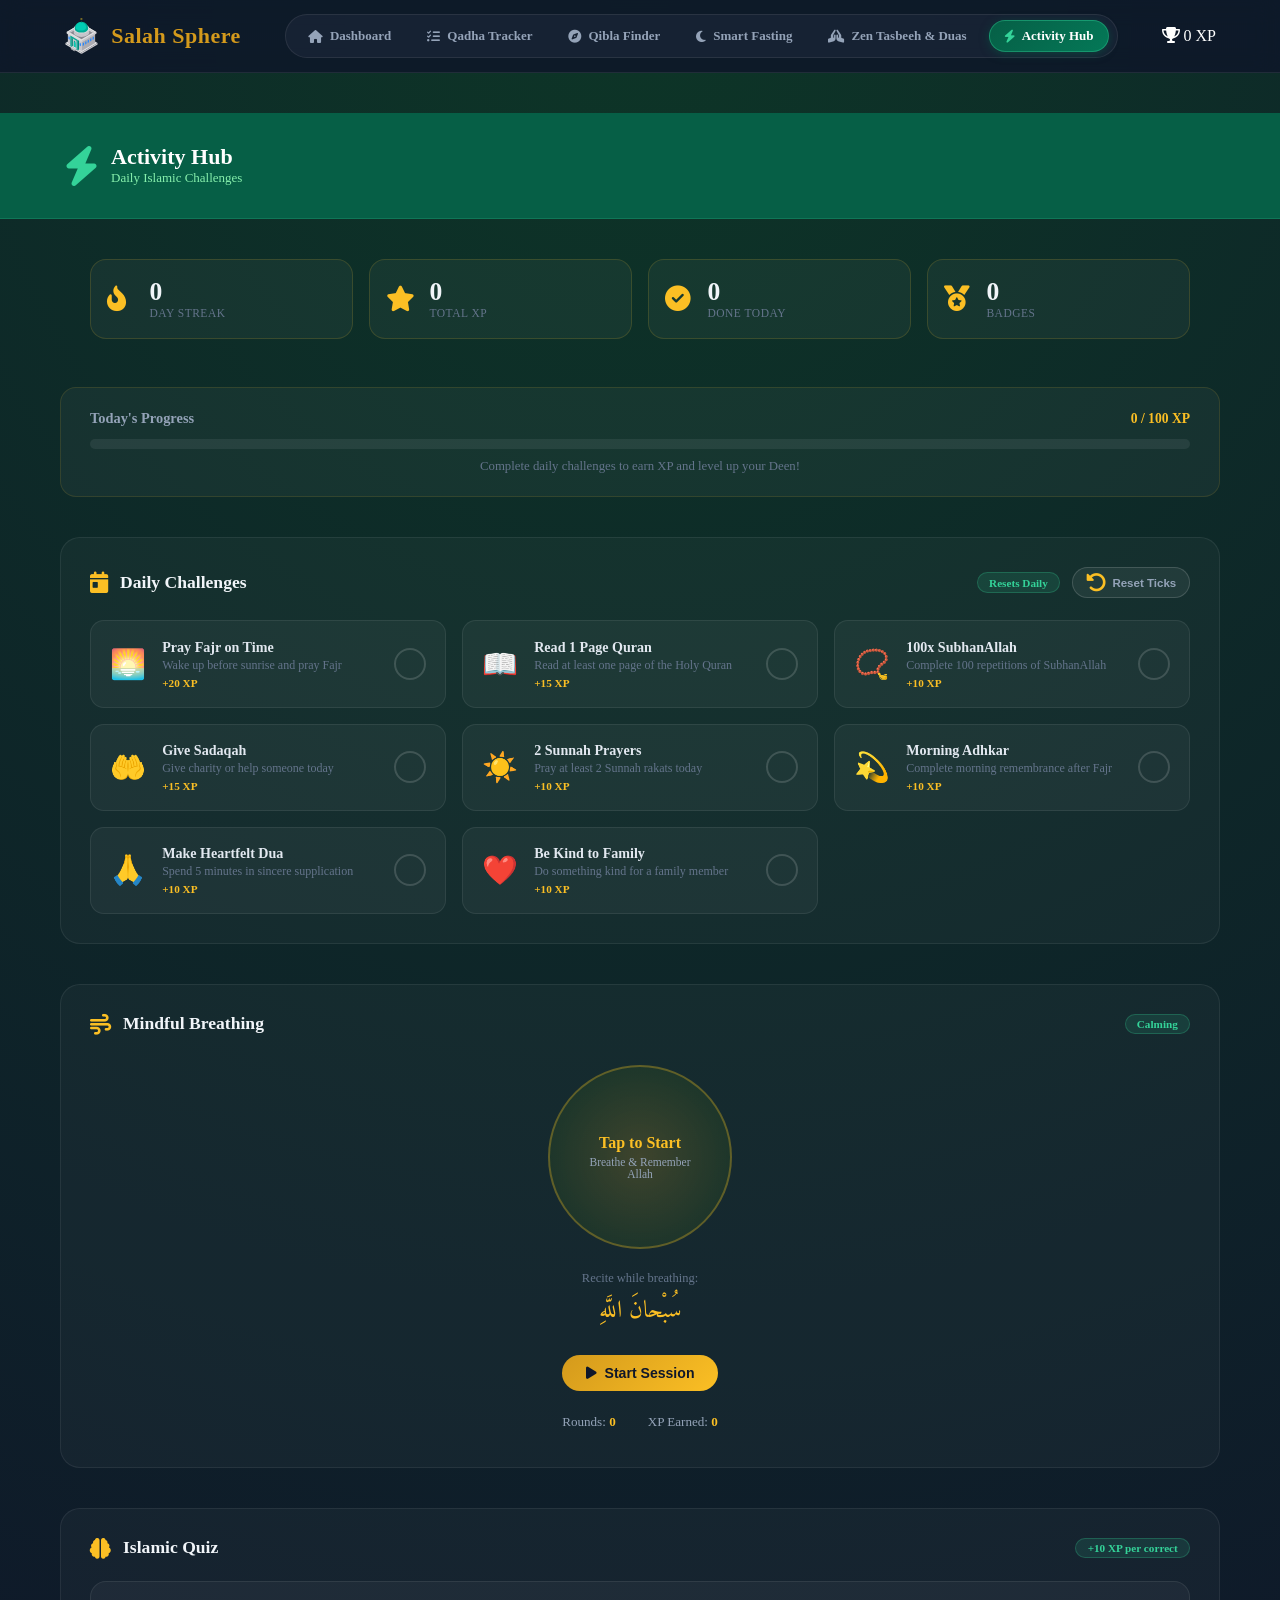
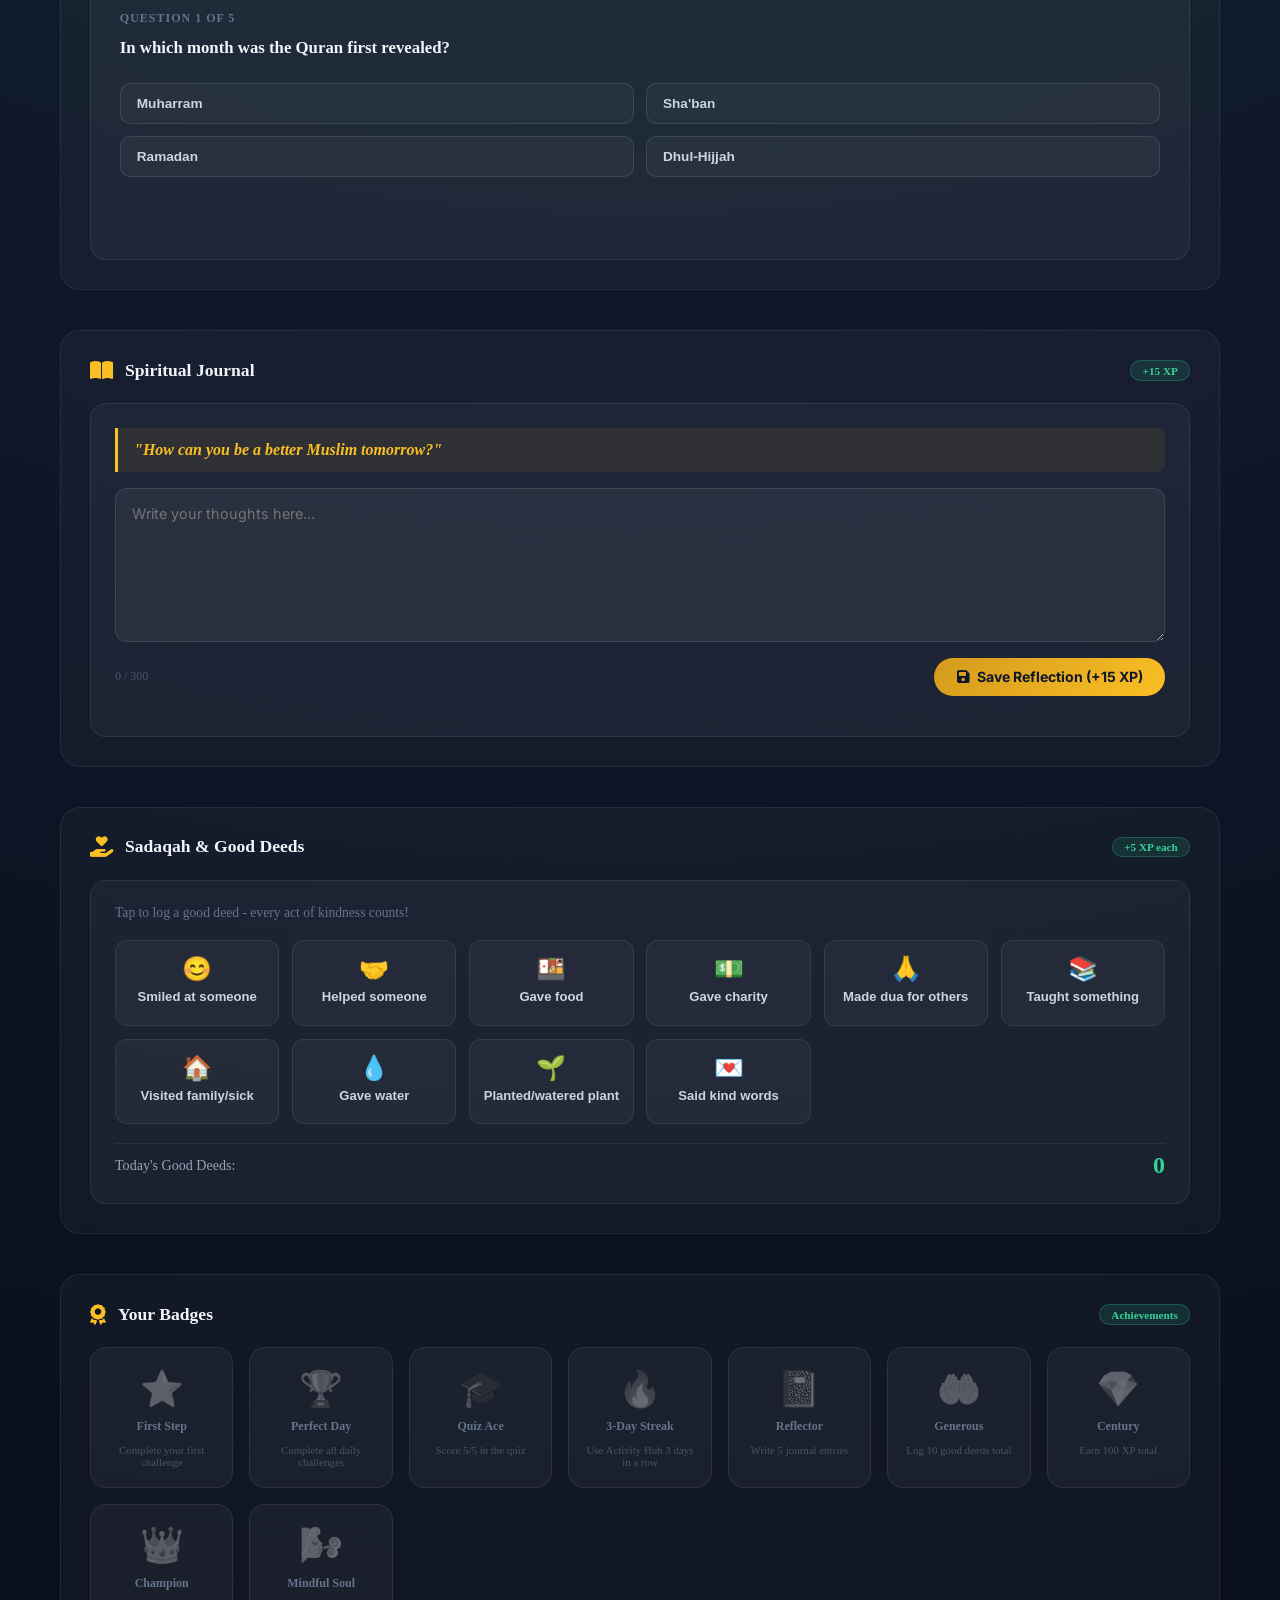
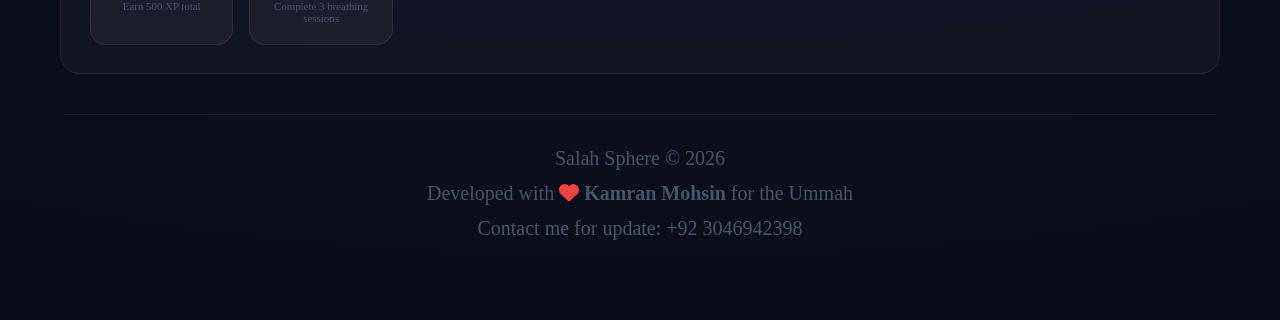
==== activity.html @ 8be8e429 "Add correct Prayer Times code" ====
<!doctype html>
<html lang="en">
  <head>
    <meta charset="UTF-8" />
    <meta name="viewport" content="width=device-width, initial-scale=1.0" />
    <title>Islamic Activity Hub - Salah Sphere</title>
    <meta name="description" content="Daily Islamic challenges, spiritual goals, and mindfulness activities to strengthen your Deen." />
    <link href="style.css" rel="stylesheet" />
    <link href="activity.css" rel="stylesheet" />
    <link rel="stylesheet" href="https://cdnjs.cloudflare.com/ajax/libs/font-awesome/6.5.1/css/all.min.css" />
  </head>
  <body>
    <div class="map">
      <header>
        <div class="bar">
          <div class="nam" onclick="window.location.href='main.html'">
            <img src="mosque-icon.svg" width="28" height="28" alt="Salah Sphere" />
            <p>Salah Sphere</p>
          </div>
          <nav class="nav-links">
            <a href="main.html" class="nav-item"><i class="fa-solid fa-house"></i> <span>Dashboard</span></a>
            <a href="qadha.html" class="nav-item"><i class="fa-solid fa-list-check"></i> <span>Qadha Tracker</span></a>
            <a href="qibla.html" class="nav-item"><i class="fa-solid fa-compass"></i> <span>Qibla Finder</span></a>
            <a href="fasting.html" class="nav-item"><i class="fa-solid fa-moon"></i> <span>Smart Fasting</span></a>
            <a href="tasbeeh.html" class="nav-item"><i class="fa-solid fa-hands-praying"></i> <span>Zen Tasbeeh &amp; Duas</span></a>
            <a href="activity.html" class="nav-item active"><i class="fa-solid fa-bolt"></i> <span>Activity Hub</span></a>
          </nav>
          <div class="streak-badge">
            <i class="fa-solid fa-trophy"></i>
            <span id="activityXpBadge">0</span> XP
          </div>
        </div>
      </header>
      <div class="second">
        <div class="second-container">
          <div class="navbar">
            <div class="mosq">
              <i class="fa-solid fa-bolt"></i>
              <div class="row">
                <h1>Activity Hub</h1>
                <p>Daily Islamic Challenges</p>
              </div>
            </div>
          </div>
        </div>
      </div>
      <div class="act-stats-row reveal">
        <div class="act-stat-card"><i class="fa-solid fa-fire-flame-curved"></i><div><span class="act-stat-num" id="actStreakDisplay">0</span><span class="act-stat-label">Day Streak</span></div></div>
        <div class="act-stat-card"><i class="fa-solid fa-star"></i><div><span class="act-stat-num" id="actXpDisplay">0</span><span class="act-stat-label">Total XP</span></div></div>
        <div class="act-stat-card"><i class="fa-solid fa-circle-check"></i><div><span class="act-stat-num" id="actDoneToday">0</span><span class="act-stat-label">Done Today</span></div></div>
        <div class="act-stat-card"><i class="fa-solid fa-medal"></i><div><span class="act-stat-num" id="actBadgeCount">0</span><span class="act-stat-label">Badges</span></div></div>
      </div>
      <div class="act-xp-section reveal">
        <div class="act-xp-header">
          <span class="act-xp-label">Today's Progress</span>
          <span class="act-xp-count"><span id="actTodayXp">0</span> / 100 XP</span>
        </div>
        <div class="act-xp-bar-outer"><div class="act-xp-bar-inner" id="actXpBarFill"></div></div>
        <p class="act-xp-tip" id="actXpTip">Complete daily challenges to earn XP and level up your Deen!</p>
      </div>
      <div class="act-section reveal">
        <div class="act-section-header">
          <i class="fa-solid fa-calendar-day"></i>
          <h2>Daily Challenges</h2>
          <span class="act-section-tag">Resets Daily</span>
          <button id="resetChallengesBtn" class="act-reset-mini-btn" title="Reset ticks for next round"><i class="fa-solid fa-rotate-left"></i> Reset Ticks</button>
        </div>
        <div class="act-challenges-grid" id="dailyChallengesGrid"></div>
      </div>
      <div class="act-section reveal">
        <div class="act-section-header"><i class="fa-solid fa-wind"></i><h2>Mindful Breathing</h2><span class="act-section-tag">Calming</span></div>
        <div class="act-breathing-card">
          <div class="breath-circle-wrap">
            <div class="breath-circle" id="breathCircle">
              <span class="breath-text" id="breathText">Tap to Start</span>
              <span class="breath-phase" id="breathPhase">Breathe &amp; Remember Allah</span>
            </div>
          </div>
          <div class="breath-zikr-row">
            <span class="breath-zikr-label">Recite while breathing:</span>
            <span class="breath-zikr-arabic" id="breathZikrArabic">&#x633;&#x64F;&#x628;&#x652;&#x62D;&#x627;&#x646;&#x064E; &#x627;&#x644;&#x644;&#x064E;&#x651;&#x647;&#x650;</span>
          </div>
          <div class="breath-controls">
            <button class="breath-btn" id="breathStartBtn"><i class="fa-solid fa-play"></i> Start Session</button>
            <button class="breath-btn secondary" id="breathStopBtn" style="display:none"><i class="fa-solid fa-stop"></i> Stop</button>
          </div>
          <div class="breath-session-info">
            <span>Rounds: <b id="breathRounds">0</b></span>
            <span>XP Earned: <b id="breathXpEarned">0</b></span>
          </div>
        </div>
      </div>
      <div class="act-section reveal">
        <div class="act-section-header"><i class="fa-solid fa-brain"></i><h2>Islamic Quiz</h2><span class="act-section-tag">+10 XP per correct</span></div>
        <div class="act-quiz-card" id="quizCard">
          <div class="quiz-question-wrap" id="quizQuestionWrap">
            <p class="quiz-q-num" id="quizQNum">Question 1 of 5</p>
            <p class="quiz-question" id="quizQuestion">Loading...</p>
            <div class="quiz-options" id="quizOptions"></div>
          </div>
          <div class="quiz-result-wrap" id="quizResultWrap" style="display:none">
            <div class="quiz-result-icon" id="quizResultIcon"></div>
            <p class="quiz-result-msg" id="quizResultMsg"></p>
            <button class="act-primary-btn" id="quizNextBtn">Next Question <i class="fa-solid fa-arrow-right"></i></button>
          </div>
          <div class="quiz-end-wrap" id="quizEndWrap" style="display:none">
            <div class="quiz-end-icon">&#x1F3C6;</div>
            <h3 id="quizEndTitle">Quiz Complete!</h3>
            <p id="quizEndMsg"></p>
            <button class="act-primary-btn" id="quizRestartBtn"><i class="fa-solid fa-rotate-right"></i> Play Again</button>
          </div>
        </div>
      </div>
      <div class="act-section reveal">
        <div class="act-section-header"><i class="fa-solid fa-book-open"></i><h2>Spiritual Journal</h2><span class="act-section-tag">+15 XP</span></div>
        <div class="act-journal-card">
          <p class="journal-prompt" id="journalPrompt">Loading prompt...</p>
          <textarea class="journal-textarea" id="journalTextarea" placeholder="Write your thoughts here..." maxlength="300"></textarea>
          <div class="journal-actions">
            <span class="journal-chars" id="journalChars">0 / 300</span>
            <button class="act-primary-btn" id="journalSaveBtn"><i class="fa-solid fa-floppy-disk"></i> Save Reflection (+15 XP)</button>
          </div>
          <div class="journal-saved-list" id="journalSavedList"></div>
        </div>
      </div>
      <div class="act-section reveal">
        <div class="act-section-header"><i class="fa-solid fa-hand-holding-heart"></i><h2>Sadaqah &amp; Good Deeds</h2><span class="act-section-tag">+5 XP each</span></div>
        <div class="act-sadaqah-card">
          <p class="sadaqah-subtitle">Tap to log a good deed - every act of kindness counts!</p>
          <div class="sadaqah-deeds-grid" id="sadaqahDeedsGrid"></div>
          <div class="sadaqah-total-row">
            <span>Today's Good Deeds:</span>
            <span class="sadaqah-total-num" id="sadaqahTotalToday">0</span>
          </div>
        </div>
      </div>
      <div class="act-section reveal">
        <div class="act-section-header"><i class="fa-solid fa-award"></i><h2>Your Badges</h2><span class="act-section-tag">Achievements</span></div>
        <div class="act-badges-grid" id="badgesGrid"></div>
      </div>
      <footer class="dash-footer">
        <div class="footer-links">
          <span>Salah Sphere © 2026</span>
          <span>Developed with <i class="fa-solid fa-heart" style="color:#ef4444"></i> <b>Kamran Mohsin</b> for the Ummah</span>
          <span>Contact me for update: +92 3046942398</span>
        </div>
      </footer>
    </div>
    <div class="act-modal-overlay" id="actCelebModal" style="display:none">
      <div class="act-modal-box">
        <div class="act-modal-emoji" id="actCelebEmoji">&#x1F389;</div>
        <h2 id="actCelebTitle">Masha Allah!</h2>
        <p id="actCelebMsg">You earned a badge!</p>
        <button class="act-primary-btn" id="actCelebCloseBtn">Continue <i class="fa-solid fa-arrow-right"></i></button>
      </div>
    </div>
    <script src="activity.js"></script>
  </body>
</html>
---- style.css ----
*{
    margin: 0;
    padding: 0;
}
body{
    display: flex;
    justify-content: center;
    align-items: center;
    min-height: 100vh;
}
.map{
    min-height: 100vh;
    width: 100%;
    background: radial-gradient(circle at 50% 0%, #0d3527 0%, #0F172A 55%, #080d18 100%);
    color: #FFFFFF;
    display: flex;
    flex-direction: column;
    align-items: center;
    gap: 2.5rem;
    padding-bottom: 4rem;
}
header{
    width: 100%;
    height: 72px;
    background: rgba(15, 23, 42, 0.85);
    backdrop-filter: blur(12px);
    border-bottom: 1px solid rgba(255, 255, 255, 0.08);
    display: flex;
    justify-content: center;
    align-items: center;
    position: sticky;
    top: 0;
    z-index: 100;
}
.bar{
    width: 90%;
    max-width: 1250px;
    display: flex;
    flex-direction: row;
    align-items: center;
    justify-content: space-between;
}
.nam{
    display: flex;
    align-items: center;
    gap: 12px;
    cursor: pointer;
}
.nam img{
    height: 2.2rem;
    width: 2.2rem;
    border-radius: 6px;
}
.nam p{
    color: #d49a1c;
    font-weight: 800;
    font-size: 22px;
    letter-spacing: 0.5px;
}
.nav-links{
    display: flex;
    align-items: center;
    gap: 8px;
    background: rgba(30, 41, 59, 0.6);
    padding: 5px 8px;
    border-radius: 30px;
    border: 1px solid rgba(255, 255, 255, 0.08);
}
.nav-item{
    display: flex;
    align-items: center;
    gap: 7px;
    color: #94a3b8;
    text-decoration: none;
    padding: 7px 14px;
    border-radius: 20px;
    font-size: 13px;
    font-weight: 600;
    transition: all 0.25s ease;
}
.nav-item i{
    font-size: 13px;
}
.nav-item:hover{
    color: #ffffff;
    background: rgba(255, 255, 255, 0.08);
}
.nav-item.active{
    color: #ffffff;
    background: linear-gradient(135deg, #065F46 0%, #047857 100%);
    border: 1px solid rgba(52, 211, 153, 0.4);
    box-shadow: 0 2px 10px rgba(6, 95, 70, 0.5);
}
.nav-item.active i{
    color: #34d399;
}
.detect{
    display: flex;
    background: linear-gradient(135deg, #065F46 0%, #047857 100%);
    height: 2.3rem;
    padding: 0 14px;
    gap: 8px;
    justify-content: center;
    align-items: center;
    border-radius: 20px;
    border: 1px solid rgba(52, 211, 153, 0.3);
    box-shadow: 0 2px 10px rgba(6, 95, 70, 0.3);
    transition: all 0.25s ease;
    cursor: pointer;
}
.detect:hover{
    transform: translateY(-2px);
    box-shadow: 0 4px 15px rgba(16, 185, 129, 0.4);
    border-color: #34d399;
}
.detect i{
    color: #34d399;
    font-size: 14px;
}
.detect button{
    background: transparent;
    color: #FFFFFF;
    outline: none;
    border: none;
    font-size: 13px;
    font-weight: 700;
    cursor: pointer;
}
.second{
    width: 100%;
    min-height: 85px;
    display: flex;
    justify-content: center;
    align-items: center;
    background: #065F46;
    border-bottom: 1px solid rgba(52, 211, 153, 0.2);
    padding: 10px 0;
}
.second-container{
    width: 90%;
    max-width: 1250px;
    display: flex;
    justify-content: space-between;
    align-items: center;
}
.navbar{
    display: flex;
    flex-direction: column;
    justify-content: center;
}
.mosq{
    display: flex;
    flex-direction: row;
    align-items: center;
    gap: 12px;
}
.mosq i{
    font-size: 40px;
    color: #34d399;
}
.mosq h1{
    font-size: 22px;
    font-weight: 800;
    color: #ffffff;
    line-height: 1.1;
}
.mosq p{
    font-size: 13px;
    color: #86efac;
}
.search{
    display: flex;
    flex-direction: row;
    align-items: center;
    background: transparent;
    position: relative;
}
.search input{
    height: 1.4rem;
    width: 22rem;
    color: #ffffff;
    background-color: #1E293B;
    font-size: 15px;
    padding: 0.6rem 1rem;
    border-radius: 12px;
    border: 1px solid rgba(52, 211, 153, 0.3);
    outline: none;
    border-top-right-radius: 0;
    border-bottom-right-radius: 0;
    transition: all 0.3s ease;
}
.search input:focus{
    border-color: #34d399;
    box-shadow: 0 0 10px rgba(52, 211, 153, 0.3);
}
.search .cut{
    display: flex;
    justify-content: center;
    align-items: center;
    height: 2.6rem;
    width: 2.6rem;
    background-color: #1E293B;
    border: 1px solid rgba(52, 211, 153, 0.3);
    border-left: none;
    border-right: none;
    color: #94a3b8;
    cursor: pointer;
    transition: all 0.2s ease;
}
.search .cut:hover{
    color: #ef4444;
}
.search .glass{
    display: flex;
    justify-content: center;
    align-items: center;
    height: 2.6rem;
    width: 3rem;
    background: linear-gradient(135deg, #047857 0%, #065F46 100%);
    border: 1px solid rgba(52, 211, 153, 0.4);
    border-top-right-radius: 12px;
    border-bottom-right-radius: 12px;
    color: #ffffff;
    cursor: pointer;
    transition: all 0.2s ease;
}
.search .glass:hover{
    background: #10b981;
}
.clock{
    height: 40px;
    padding: 0 16px;
    background-color: #0F172A;
    border: 1px solid rgba(52, 211, 153, 0.3);
    justify-content: center;
    align-items: center;
    display: flex;
    gap: 10px;
    border-radius: 20px;
    box-shadow: 0 2px 10px rgba(0, 0, 0, 0.3);
}
.clock i{
    color: #34d399;
    font-size: 15px;
}
.clock b{
    font-family: 'Poppins', monospace;
    font-size: 15px;
    letter-spacing: 1px;
    color: #ffffff;
}
.location p{
    font-weight: bolder;
    color: rgb(212, 154, 28);
    font-size: 40px;
    box-shadow: 0 4px 15px rgba(6, 95, 70, 0.4);
     background: linear-gradient(135deg, #065F46 0%, #047857 100%);
    border: 1px solid rgba(52, 211, 153, 0.4);
    padding: 6px 20px;
    border-radius: 10px;
    transition: all 0.3s ease;
}
.location {
    width: 60rem;
    display: flex;
    flex-direction: row;
    justify-content: space-between;
    align-items: center;
    gap: 1.5rem;
}
.loc-col {
    flex: 1;
    display: flex;
    align-items: center;
    gap: 12px;
    background: #1E293B;
    border: 1px solid rgba(52, 211, 153, 0.2);
    padding: 12px 16px;
    border-radius: 12px;
    box-shadow: 0 4px 15px rgba(0, 0, 0, 0.25);
    transition: all 0.3s ease;
}
.loc-col:hover {
    border-color: rgba(52, 211, 153, 0.5);
    transform: translateY(-2px);
}
.city-col {
    flex: 1.1;
    flex-direction: column;
    justify-content: center;
    background: transparent;
    border: none;
    box-shadow: none;
    padding: 0;
    gap: 6px;
}
.city-col:hover {
    transform: none;
    border-color: transparent;
}
.col-icon {
    height: 38px;
    width: 38px;
    min-width: 38px;
    background: rgba(6, 95, 70, 0.5);
    border: 1px solid rgba(52, 211, 153, 0.3);
    border-radius: 8px;
    display: flex;
    justify-content: center;
    align-items: center;
    color: #34d399;
    font-size: 16px;
}
.islamic-col .col-icon {
    color: #fbbf24;
    background: rgba(245, 158, 11, 0.15);
    border-color: rgba(245, 158, 11, 0.3);
}
.col-info {
    display: flex;
    flex-direction: column;
    gap: 2px;
}
.col-tag {
    font-size: 10px;
    text-transform: uppercase;
    letter-spacing: 0.6px;
    color: #94a3b8;
    font-weight: 600;
}
.location time, .islamic-date {
    font-size: 14px;
    font-weight: 700;
    color: #ffffff;
    font-family: 'Poppins', sans-serif;
    white-space: nowrap;
}
.islamic-date {
    color: #fde68a;
}
.prayer-status-tag {
    margin-left: auto;
    font-size: 10px;
    font-weight: 600;
    color: #34d399;
    background: rgba(52, 211, 153, 0.15);
    border: 1px solid rgba(52, 211, 153, 0.3);
    padding: 3px 8px;
    border-radius: 12px;
    white-space: nowrap;
}
.current-prayer-btn {
    display: inline-flex;
    align-items: center;
    gap: 8px;
    background: linear-gradient(135deg, #065F46 0%, #047857 100%);
    border: 1px solid rgba(52, 211, 153, 0.4);
    padding: 6px 20px;
    border-radius: 10px;
    color: #ffffff;
    box-shadow: 0 4px 15px rgba(6, 95, 70, 0.4);
    margin-top: 4px;
    transition: all 0.3s ease;
}
.current-prayer-btn:hover,.location p:hover {
    transform: translateY(-2px);
    box-shadow: 0 6px 20px rgba(16, 185, 129, 0.5);
    border-color: #34d399;
}
.current-prayer-btn .live-dot {
    height: 9px;
    width: 9px;
    background-color: #34d399;
    border-radius: 50%;
    display: inline-block;
    box-shadow: 0 0 10px #34d399;
    animation: pulse-dot 1.8s infinite;
}
@keyframes pulse-dot {
    0% { transform: scale(0.95); box-shadow: 0 0 0 0 rgba(52, 211, 153, 0.7); }
    70% { transform: scale(1.15); box-shadow: 0 0 0 7px rgba(52, 211, 153, 0); }
    100% { transform: scale(0.95); box-shadow: 0 0 0 0 rgba(52, 211, 153, 0); }
}
.current-prayer-btn .current-label {
    font-size: 13px;
    color: #d1fae5;
    font-weight: 500;
}
.current-prayer-btn .current-name {
    font-size: 15px;
    font-weight: 700;
    color: #fbbf24;
    letter-spacing: 0.5px;
}
.curve{
    display: flex;
    flex-direction: row;
}
.pray{
    height: 250px;
    width: 30rem;
    background-color: #065F46;
    display: flex;
    flex-direction: column;
    align-items: center;
    /* margin-right: 14rem; */
    border-radius: 1rem;
    padding: 20px;
    border-top-right-radius: 0%;
    border-bottom-right-radius: 0%;
}
.sun{
    height: 250px;
    width: 30rem;
    background-color: #065F46;
    padding: 20px;
    border-radius: 1rem;
    border-top-left-radius: 0%;
    border-bottom-left-radius: 0%;
    display: flex;
    flex-direction: column;
}
.sun-container {
    height: 100%;
    width: 100%;
    display: flex;
    flex-direction: column;
    justify-content: space-between;
}
/*Title and Daylight status badge */
.sun-header {
    display: flex;
    justify-content: space-between;
    align-items: center;
}
.sun-header p {
    font-size: 16px;
    font-weight: bold;
    color: #f6d365;
    display: flex;
    align-items: center;
    gap: 8px;
}
.sun-header p i {
    color: #f59e0b;
    font-size: 18px;
    filter: drop-shadow(0 0 5px rgba(245, 158, 11, 0.8));
}
.sun-status {
    background-color: #0F172A;
    color: #38bdf8;
    padding: 4px 12px;
    border-radius: 15px;
    font-size: 12px;
    font-weight: 600;
    border: 1px solid rgba(56, 189, 248, 0.3);
}

/* Arc Wrapper & SVG Curve */
.sun-arc-wrapper {
    width: 100%;
    display: flex;
    justify-content: center;
    align-items: center;
    margin: 5px 0;
}
.sun-svg {
    width: 100%;
    height: 130px;
    overflow: visible;
}

/* Bottom Sunrise and Sunset Points */
.sun-times {
    display: flex;
    justify-content: space-between;
    align-items: center;
    border-top: 1px solid rgba(255, 255, 255, 0.15);
    padding-top: 10px;
}
.sun-point {
    display: flex;
    align-items: center;
    gap: 10px;
}
.sun-point i {
    font-size: 22px;
}
.sunrise-point i {
    color: #fbbf24;
}
.sunset-point i {
    color: #f97316;
}
.sun-point .label {
    display: block;
    font-size: 11px;
    color: #94a3b8;
    text-transform: uppercase;
    letter-spacing: 0.5px;
}
.sun-point .time {
    display: block;
    font-size: 14px;
    font-weight: bold;
    color: #ffffff;
    font-family: 'Poppins', sans-serif;
}
.divide{
    width: 1px;
    height: 290px;
    background-color: gray;
}
.pray h2{
    font-weight: 800;
    font-weight: bolder;
    font-size: 40px;
    line-height: 1;
}
.pray time{
    font-weight: bolder;
    font-size: 54px;
    font-weight: 800;
    letter-spacing: 5px;
    font-variant-numeric: tabular-nums;
    font-family: 'Poppins', sans-serif;
    margin-top: 10px;
}
.progress-container {
  width: 100%;
  margin-top: 25px;
  font-family: sans-serif;
}
.progress-labels {
  display: flex;
  justify-content: space-between;
  margin-bottom: 6px;
  font-size: 12px;
  color: #94a3b8; 
  font-weight: 500;
}
.progress-track {
  width: 100%;
  height: 4px;
  background-color: #1e293b; 
  border-radius: 10px;
  overflow: hidden;
}
.progress-fill {
  height: 100%;
  background: linear-gradient(90deg, #10b981 0%, #f59e0b 100%); 
  border-radius: 10px;
  transition: width 0.4s ease-in-out;
}
.fajr,.duhr,.asr,.mgrib,.isha{
    height: 150px;
    width: 150px;
    background-color: #1E293B;
    border: 1px solid rgb(21, 45, 97);
    border-radius: 1rem;
    display: flex;
    flex-direction: column;
    justify-content: center;
    align-items: center;
    gap: 0.50rem;
    transition: all 0.3s ease-in-out;
}
.prayTimes{
    display: flex;
    gap: 4rem;
}
.prayTimes .active-prayer {
    border-color: #22c55e !important;
    background: linear-gradient(180deg, #0d3822 0%, #082114 100%) !important;
    box-shadow: 0 0 10px rgba(34, 197, 94, 0.6), inset 0 0 10px rgba(34, 197, 94, 0.25);
    transform: translateY(1px) scale(1.00);
}
.prayTimes .active-prayer i {
    color: #4ade80 !important;
    filter: drop-shadow(0 0 6px rgba(74, 222, 128, 0.8));
}
.prayTimes .active-prayer h3 {
    color: #ffffff;
    font-weight: bold;
}
.prayTimes .active-prayer time {
    color: #86efac;
    font-weight: bold;
}
.reveal {
    opacity: 0;
    transform: translateY(40px);
    transition: opacity 0.7s ease, transform 0.7s ease;
}
.reveal.visible {
    opacity: 1;
    transform: translateY(0);
}
.scroll-section {
    width: 90%;
    max-width: 1250px;
}
.section-header {
    text-align: center;
    margin-bottom: 2rem;
}
.section-badge {
    font-size: 12px;
    font-weight: 700;
    color: #34d399;
    letter-spacing: 2px;
    text-transform: uppercase;
    background: rgba(52, 211, 153, 0.1);
    border: 1px solid rgba(52, 211, 153, 0.3);
    padding: 4px 14px;
    border-radius: 20px;
    display: inline-block;
    margin-bottom: 12px;
}
.section-header h2 {
    font-size: 30px;
    font-weight: 800;
    color: #ffffff;
    margin-bottom: 8px;
}
.section-header p {
    font-size: 15px;
    color: #94a3b8;
    background: none;
    border: none;
    box-shadow: none;
    padding: 0;
    border-radius: 0;
}
.windows-grid {
    display: grid;
    grid-template-columns: repeat(auto-fit, minmax(200px, 1fr));
    gap: 1.1rem;
}
.window-card {
    background: #1E293B;
    border: 1px solid rgba(255,255,255,0.07);
    border-radius: 16px;
    padding: 18px;
    display: flex;
    flex-direction: column;
    gap: 10px;
    position: relative;
    transition: all 0.3s ease;
}
.window-card:hover {
    transform: translateY(-4px);
    box-shadow: 0 10px 25px rgba(0,0,0,0.3);
}
.window-card.prohibited {
    border-top: 3px solid #ef4444;
}
.window-card.prohibited:hover {
    border-color: #ef4444;
    box-shadow: 0 10px 25px rgba(239, 68, 68, 0.15);
}
.window-card.blessed {
    border-top: 3px solid #34d399;
}
.window-card.blessed:hover {
    border-color: #34d399;
    box-shadow: 0 10px 25px rgba(52, 211, 153, 0.15);
}
.window-top {
    display: flex;
    justify-content: space-between;
    align-items: center;
}
.window-badge {
    font-size: 11px;
    font-weight: 700;
    padding: 3px 9px;
    border-radius: 12px;
    display: flex;
    align-items: center;
    gap: 5px;
}
.window-badge.red {
    color: #f87171;
    background: rgba(239, 68, 68, 0.15);
    border: 1px solid rgba(239, 68, 68, 0.3);
}
.window-badge.green {
    color: #34d399;
    background: rgba(52, 211, 153, 0.15);
    border: 1px solid rgba(52, 211, 153, 0.3);
}
.window-badge.blue {
    color: #38bdf8;
    background: rgba(56, 189, 248, 0.15);
    border: 1px solid rgba(56, 189, 248, 0.3);
}
.window-time {
    font-size: 11px;
    color: #94a3b8;
    font-weight: 600;
}
.window-icon {
    font-size: 24px;
    color: #fde68a;
    margin-top: 2px;
}
.window-card.prohibited .window-icon {
    color: #fca5a5;
}
.window-card h3 {
    font-size: 16px;
    font-weight: 700;
    color: #ffffff;
}
.window-card p {
    font-size: 12px;
    color: #94a3b8;
    line-height: 1.5;
    background: none;
    border: none;
    padding: 0;
    box-shadow: none;
}
.window-footer {
    margin-top: auto;
    padding-top: 8px;
    border-top: 1px solid rgba(255,255,255,0.06);
}
.badge-sub {
    font-size: 11px;
    font-weight: 600;
    color: #64748b;
}
.daily-center-section {
    padding: 0;
}
.center-grid {
    display: grid;
    grid-template-columns: 1.15fr 0.85fr;
    gap: 1.5rem;
}
.sunnah-card {
    background: #1E293B;
    border: 1px solid rgba(52, 211, 153, 0.25);
    border-radius: 20px;
    padding: 24px;
    box-shadow: 0 8px 30px rgba(0,0,0,0.25);
}
.sunnah-header {
    display: flex;
    justify-content: space-between;
    align-items: center;
    margin-bottom: 14px;
}
.sunnah-title-wrap h3 {
    font-size: 18px;
    font-weight: 800;
    color: #ffffff;
    margin-top: 4px;
}
.sunnah-count-badge {
    font-size: 12px;
    font-weight: 700;
    color: #34d399;
    background: rgba(52, 211, 153, 0.15);
    border: 1px solid rgba(52, 211, 153, 0.3);
    padding: 4px 12px;
    border-radius: 14px;
}
.sunnah-bar-wrap {
    height: 6px;
    width: 100%;
    background: rgba(255,255,255,0.08);
    border-radius: 10px;
    overflow: hidden;
    margin-bottom: 16px;
}
.sunnah-bar-fill {
    height: 100%;
    width: 0%;
    background: linear-gradient(90deg, #10b981, #34d399);
    border-radius: 10px;
    transition: width 0.4s ease;
}
.sunnah-list {
    display: flex;
    flex-direction: column;
    gap: 9px;
}
.sunnah-item {
    display: flex;
    align-items: center;
    gap: 12px;
    padding: 10px 14px;
    background: rgba(15, 23, 42, 0.6);
    border: 1px solid rgba(255,255,255,0.05);
    border-radius: 12px;
    cursor: pointer;
    transition: all 0.2s ease;
}
.sunnah-item:hover {
    background: rgba(15, 23, 42, 0.9);
    border-color: rgba(52, 211, 153, 0.3);
    transform: translateX(3px);
}
.sunnah-item .check-box {
    height: 22px;
    width: 22px;
    min-width: 22px;
    border-radius: 6px;
    border: 1.5px solid #64748b;
    display: flex;
    justify-content: center;
    align-items: center;
    color: transparent;
    font-size: 11px;
    transition: all 0.2s ease;
}
.sunnah-item.done .check-box {
    background: #10b981;
    border-color: #10b981;
    color: #ffffff;
}
.sunnah-info {
    display: flex;
    flex-direction: column;
    gap: 2px;
}
.sunnah-info b {
    font-size: 14px;
    color: #ffffff;
    font-weight: 600;
    transition: color 0.2s ease;
}
.sunnah-item.done .sunnah-info b {
    color: #94a3b8;
    text-decoration: line-through;
}
.sunnah-info span {
    font-size: 11px;
    color: #64748b;
}
.ayah-card {
    background: linear-gradient(135deg, #0d2818 0%, #132e26 100%);
    border: 1px solid rgba(52, 211, 153, 0.3);
    border-radius: 20px;
    padding: 24px;
    display: flex;
    flex-direction: column;
    justify-content: space-between;
    box-shadow: 0 8px 30px rgba(6, 95, 70, 0.25);
}
.ayah-top {
    display: flex;
    justify-content: space-between;
    align-items: center;
    margin-bottom: 16px;
}
.ayah-badge {
    font-size: 12px;
    font-weight: 700;
    color: #34d399;
    background: rgba(52, 211, 153, 0.15);
    border: 1px solid rgba(52, 211, 153, 0.3);
    padding: 4px 12px;
    border-radius: 14px;
    display: flex;
    align-items: center;
    gap: 6px;
}
.ayah-surah {
    font-size: 12px;
    color: #a7f3d0;
    font-weight: 600;
}
.ayah-arabic {
    font-size: 24px;
    color: #fde68a;
    font-family: 'Amiri', 'Traditional Arabic', serif;
    direction: rtl;
    line-height: 1.8;
    margin-bottom: 12px;
    text-shadow: 0 0 15px rgba(253, 230, 138, 0.25);
}
.ayah-trans {
    font-size: 14px;
    color: #e2e8f0;
    line-height: 1.6;
    margin-bottom: 8px;
    font-style: italic;
    background: none;
    border: none;
    padding: 0;
    box-shadow: none;
}
.ayah-urdu {
    font-size: 13px;
    color: #94a3b8;
    direction: rtl;
    line-height: 1.6;
    margin-bottom: 18px;
    font-family: 'Amiri', serif;
    background: none;
    border: none;
    padding: 0;
    box-shadow: none;
}
.ayah-action-row {
    margin-top: auto;
}
.copy-ayah-btn {
    background: linear-gradient(135deg, #047857 0%, #065F46 100%);
    color: #ffffff;
    border: 1px solid rgba(52, 211, 153, 0.4);
    padding: 8px 18px;
    border-radius: 10px;
    cursor: pointer;
    display: inline-flex;
    align-items: center;
    gap: 8px;
    font-weight: 600;
    font-size: 13px;
    transition: all 0.2s ease;
}
.copy-ayah-btn:hover {
    background: #10b981;
    transform: translateY(-2px);
    box-shadow: 0 4px 15px rgba(16, 185, 129, 0.4);
}
.current-prayer-btn.no-prayer-active {
    background: linear-gradient(135deg, #1e293b 0%, #334155 100%);
    border-color: rgba(245, 158, 11, 0.4);
    box-shadow: 0 4px 15px rgba(0, 0, 0, 0.3);
}
.current-prayer-btn.no-prayer-active .live-dot {
    background-color: #f59e0b;
    box-shadow: 0 0 10px #f59e0b;
    animation: pulse-amber 1.8s infinite;
}
@keyframes pulse-amber {
    0% { transform: scale(0.95); box-shadow: 0 0 0 0 rgba(245, 158, 11, 0.7); }
    70% { transform: scale(1.15); box-shadow: 0 0 0 7px rgba(245, 158, 11, 0); }
    100% { transform: scale(0.95); box-shadow: 0 0 0 0 rgba(245, 158, 11, 0); }
}
@media (max-width: 900px) {
    .center-grid {
        grid-template-columns: 1fr;
    }
}
.hadith-section {
    padding: 0;
}
.hadith-card {
    background: linear-gradient(135deg, #0d1f35 0%, #1a1040 100%);
    border: 1px solid rgba(124, 58, 237, 0.3);
    border-radius: 20px;
    padding: 36px 40px;
    text-align: center;
    box-shadow: 0 8px 40px rgba(124, 58, 237, 0.15);
    position: relative;
    overflow: hidden;
}
.hadith-card::after {
    content: '❝';
    position: absolute;
    top: -10px;
    left: 24px;
    font-size: 100px;
    color: rgba(124, 58, 237, 0.1);
    font-family: serif;
    line-height: 1;
}
.hadith-top {
    display: flex;
    justify-content: space-between;
    align-items: center;
    margin-bottom: 20px;
}
.hadith-badge {
    font-size: 12px;
    font-weight: 700;
    color: #a78bfa;
    background: rgba(124, 58, 237, 0.15);
    border: 1px solid rgba(124, 58, 237, 0.3);
    padding: 5px 14px;
    border-radius: 20px;
    display: flex;
    align-items: center;
    gap: 7px;
}
.hadith-src {
    font-size: 12px;
    color: #64748b;
}
.hadith-arabic {
    font-size: 28px;
    color: #fde68a;
    font-family: 'Amiri', 'Traditional Arabic', serif;
    direction: rtl;
    margin-bottom: 16px;
    line-height: 1.8;
    text-shadow: 0 0 20px rgba(253, 230, 138, 0.3);
}
.hadith-text {
    font-size: 16px;
    color: #cbd5e1;
    line-height: 1.8;
    font-style: italic;
    max-width: 700px;
    margin: 0 auto 20px;
}
.hadith-footer {
    border-top: 1px solid rgba(255,255,255,0.07);
    padding-top: 16px;
}
.hadith-narrator {
    font-size: 13px;
    color: #64748b;
    display: flex;
    align-items: center;
    gap: 7px;
    justify-content: center;
}
.stats-section {
    padding: 0;
}
.stats-grid {
    display: grid;
    grid-template-columns: repeat(4, 1fr);
    gap: 1rem;
}
.stat-card {
    background: #1E293B;
    border: 1px solid rgba(255,255,255,0.07);
    border-radius: 16px;
    padding: 28px 20px;
    text-align: center;
    display: flex;
    flex-direction: column;
    align-items: center;
    gap: 10px;
    transition: all 0.3s ease;
}
.stat-card:hover {
    transform: translateY(-5px);
    border-color: rgba(52, 211, 153, 0.4);
    box-shadow: 0 8px 30px rgba(52, 211, 153, 0.1);
}
.stat-card i {
    font-size: 28px;
    color: #34d399;
    margin-bottom: 4px;
}
.stat-num {
    font-size: 36px;
    font-weight: 900;
    color: #ffffff;
    font-family: 'Poppins', sans-serif;
    line-height: 1;
    background: linear-gradient(135deg, #34d399, #fbbf24);
    -webkit-background-clip: text;
    -webkit-text-fill-color: transparent;
    background-clip: text;
}
.stat-label {
    font-size: 13px;
    color: #64748b;
    font-weight: 500;
}
.dash-footer {
    width: 90%;
    max-width: 1250px;
    border-top: 1px solid rgba(255,255,255,0.07);
    padding: 32px 0 16px;
    text-align: center;
}
.footer-quote i {
    font-size: 28px;
    color: #34d399;
    margin-bottom: 14px;
}
.footer-quote p {
    font-size: 22px;
    color: #fde68a;
    font-family: 'Amiri', serif;
    direction: rtl;
    line-height: 1.8;
    margin-bottom: 10px;
    background: none;
    border: none;
    box-shadow: none;
    padding: 0;
}
.footer-quote span {
    font-size: 13px;
    color: #64748b;
    font-style: italic;
    display: block;
    margin-bottom: 24px;
}
.footer-links {
    display: flex;
    justify-content: center;
    align-items: center;
    gap: 12px;
    font-size: 20px;
    flex-direction: column;
    color: #475569;
}
@media (max-width: 1024px) {
    .bar {
        width: 95%;
    }
    .center-grid {
        grid-template-columns: 1fr;
    }
}
@media (max-width: 860px) {
    .bar {
        flex-wrap: wrap;
        gap: 12px;
        padding: 10px 0;
    }
    .nav-links {
        order: 3;
        width: 100%;
        overflow-x: auto;
        justify-content: flex-start;
        scrollbar-width: none;
        padding: 6px;
    }
    .nav-links::-webkit-scrollbar {
        display: none;
    }
    .nav-item {
        white-space: nowrap;
        padding: 6px 12px;
        font-size: 12px;
    }
    .prayTimes {
        flex-wrap: wrap;
        justify-content: center;
        gap: 1rem;
    }
    .second-container {
        flex-direction: column;
        align-items: stretch;
        gap: 12px;
    }
    .stats-grid {
        grid-template-columns: repeat(2, 1fr);
    }
}
@media (max-width: 520px) {
    .fajr, .duhr, .asr, .mgrib, .isha {
        width: 105px;
        height: 105px;
    }
    .fajr h3, .duhr h3, .asr h3, .mgrib h3, .isha h3 {
        font-size: 13px;
    }
    .pray time {
        font-size: 40px;
    }
    .stats-grid {
        grid-template-columns: 1fr;
    }
    .hadith-card {
        padding: 24px 18px;
    }
    .hadith-arabic {
        font-size: 22px;
    }
}
---- activity.css ----
@import url("https://fonts.googleapis.com/css2?family=Inter:wght@400;500;600;700;800&family=Amiri:wght@400;700&display=swap");
.act-stats-row {
  display: grid;
  grid-template-columns: repeat(4, 1fr);
  gap: 1rem;
  width: 90%;
  max-width: 1100px;
  padding: 0 0 0.5rem 0;
}
.act-stat-card {
  background: rgba(255,255,255,0.04);
  border: 1px solid rgba(251,191,36,0.15);
  border-radius: 16px;
  padding: 1.2rem 1rem;
  display: flex;
  align-items: center;
  gap: 0.9rem;
  transition: transform 0.2s, border-color 0.2s;
}
.act-stat-card:hover { transform: translateY(-3px); border-color: rgba(251,191,36,0.4); }
.act-stat-card > i { font-size: 1.6rem; color: #fbbf24; min-width: 28px; }
.act-stat-card div { display: flex; flex-direction: column; gap: 2px; }
.act-stat-num { font-size: 1.6rem; font-weight: 800; color: #f1f5f9; line-height: 1; }
.act-stat-label { font-size: 0.72rem; color: #64748b; text-transform: uppercase; letter-spacing: 0.5px; }
.act-xp-section {
  width: 90%;
  max-width: 1100px;
  background: rgba(255,255,255,0.04);
  border: 1px solid rgba(251,191,36,0.12);
  border-radius: 16px;
  padding: 1.4rem 1.8rem;
}
.act-xp-header { display: flex; justify-content: space-between; align-items: center; margin-bottom: 0.75rem; }
.act-xp-label { font-size: 0.9rem; color: #94a3b8; font-weight: 600; }
.act-xp-count { font-size: 0.85rem; color: #fbbf24; font-weight: 700; }
.act-xp-bar-outer { background: rgba(255,255,255,0.07); border-radius: 50px; height: 10px; overflow: hidden; }
.act-xp-bar-inner { height: 100%; background: linear-gradient(90deg, #f59e0b, #fbbf24, #34d399); border-radius: 50px; width: 0%; transition: width 0.6s ease; }
.act-xp-tip { font-size: 0.8rem; color: #64748b; margin-top: 0.6rem; text-align: center; }
.act-section {
  width: 90%;
  max-width: 1100px;
  background: rgba(255,255,255,0.03);
  border: 1px solid rgba(255,255,255,0.07);
  border-radius: 20px;
  padding: 1.8rem;
  display: flex;
  flex-direction: column;
  gap: 1.4rem;
}
.act-section-header {
  display: flex;
  align-items: center;
  gap: 0.75rem;
}
.act-section-header i { font-size: 1.3rem; color: #fbbf24; }
.act-section-header h2 { font-size: 1.1rem; font-weight: 700; color: #f1f5f9; flex: 1; }
.act-section-tag {
  font-size: 0.7rem;
  color: #34d399;
  background: rgba(52,211,153,0.12);
  border: 1px solid rgba(52,211,153,0.25);
  border-radius: 20px;
  padding: 0.2rem 0.7rem;
  font-weight: 600;
  white-space: nowrap;
}
.act-reset-mini-btn {
  background: rgba(255,255,255,0.06);
  border: 1px solid rgba(255,255,255,0.15);
  color: #94a3b8;
  border-radius: 20px;
  padding: 0.25rem 0.8rem;
  font-size: 0.72rem;
  font-weight: 600;
  cursor: pointer;
  display: inline-flex;
  align-items: center;
  gap: 0.35rem;
  transition: all 0.2s ease;
}
.act-reset-mini-btn:hover {
  background: rgba(251,191,36,0.15);
  border-color: #fbbf24;
  color: #fbbf24;
}
.act-challenges-grid {
  display: grid;
  grid-template-columns: repeat(auto-fill, minmax(280px, 1fr));
  gap: 1rem;
}
.challenge-card {
  background: rgba(255,255,255,0.04);
  border: 1.5px solid rgba(255,255,255,0.08);
  border-radius: 14px;
  padding: 1.1rem 1.2rem;
  display: flex;
  align-items: center;
  gap: 1rem;
  cursor: pointer;
  transition: all 0.25s ease;
  position: relative;
  overflow: hidden;
}
.challenge-card:hover { border-color: rgba(251,191,36,0.35); background: rgba(255,255,255,0.07); }
.challenge-card.done { border-color: rgba(52,211,153,0.5); background: rgba(52,211,153,0.07); }
.challenge-card.done::after {
  content: "";
  position: absolute; inset: 0;
  background: linear-gradient(135deg, rgba(52,211,153,0.05), transparent);
}
.challenge-icon { font-size: 1.8rem; min-width: 36px; text-align: center; }
.challenge-info { flex: 1; }
.challenge-title { font-size: 0.88rem; font-weight: 700; color: #e2e8f0; }
.challenge-desc { font-size: 0.75rem; color: #64748b; margin-top: 2px; }
.challenge-xp { font-size: 0.7rem; color: #fbbf24; font-weight: 700; margin-top: 4px; }
.challenge-tick {
  width: 28px; height: 28px;
  border-radius: 50%;
  border: 2px solid rgba(255,255,255,0.15);
  display: flex; align-items: center; justify-content: center;
  font-size: 0.8rem;
  color: transparent;
  transition: all 0.2s;
  flex-shrink: 0;
}
.challenge-card.done .challenge-tick {
  background: #34d399;
  border-color: #34d399;
  color: #fff;
}
.act-breathing-card {
  display: flex;
  flex-direction: column;
  align-items: center;
  gap: 1.4rem;
  padding: 0.5rem 0;
}
.breath-circle-wrap { position: relative; }
.breath-circle {
  width: 180px; height: 180px;
  border-radius: 50%;
  background: radial-gradient(circle, rgba(251,191,36,0.18), rgba(13,53,39,0.6));
  border: 2px solid rgba(251,191,36,0.3);
  display: flex; flex-direction: column;
  align-items: center; justify-content: center;
  cursor: pointer;
  transition: transform 0.5s ease, box-shadow 0.5s ease, background 0.5s;
  box-shadow: 0 0 0 0 rgba(251,191,36,0.3);
}
.breath-circle.inhale {
  transform: scale(1.25);
  box-shadow: 0 0 40px 12px rgba(251,191,36,0.25);
  background: radial-gradient(circle, rgba(251,191,36,0.28), rgba(13,53,39,0.6));
}
.breath-circle.exhale {
  transform: scale(0.9);
  box-shadow: 0 0 10px 2px rgba(251,191,36,0.1);
}
.breath-circle.hold {
  transform: scale(1.25);
  box-shadow: 0 0 40px 12px rgba(52,211,153,0.2);
}
.breath-text { font-size: 1rem; font-weight: 700; color: #fbbf24; }
.breath-phase { font-size: 0.72rem; color: #94a3b8; text-align: center; margin-top: 4px; max-width: 120px; }
.breath-zikr-row { display: flex; flex-direction: column; align-items: center; gap: 4px; }
.breath-zikr-label { font-size: 0.78rem; color: #64748b; }
.breath-zikr-arabic { font-family: "Amiri", serif; font-size: 1.5rem; color: #fbbf24; direction: rtl; }
.breath-controls { display: flex; gap: 1rem; }
.breath-btn {
  padding: 0.65rem 1.5rem;
  border-radius: 50px;
  border: none;
  background: linear-gradient(135deg, #d49a1c, #fbbf24);
  color: #0f172a;
  font-weight: 700;
  font-size: 0.88rem;
  cursor: pointer;
  transition: all 0.2s;
  display: flex; align-items: center; gap: 0.5rem;
}
.breath-btn:hover { transform: translateY(-2px); box-shadow: 0 4px 14px rgba(251,191,36,0.35); }
.breath-btn.secondary { background: rgba(255,255,255,0.08); color: #e2e8f0; border: 1px solid rgba(255,255,255,0.12); }
.breath-session-info { display: flex; gap: 2rem; font-size: 0.82rem; color: #94a3b8; }
.breath-session-info b { color: #fbbf24; }
.act-quiz-card {
  background: rgba(255,255,255,0.04);
  border: 1px solid rgba(255,255,255,0.08);
  border-radius: 16px;
  padding: 1.8rem;
  min-height: 220px;
}
.quiz-q-num { font-size: 0.75rem; color: #64748b; text-transform: uppercase; letter-spacing: 1px; margin-bottom: 0.6rem; font-weight: 600; }
.quiz-question { font-size: 1.05rem; font-weight: 700; color: #f1f5f9; line-height: 1.5; margin-bottom: 1.4rem; }
.quiz-options { display: grid; grid-template-columns: 1fr 1fr; gap: 0.75rem; }
.quiz-opt-btn {
  padding: 0.75rem 1rem;
  border-radius: 10px;
  border: 1.5px solid rgba(255,255,255,0.1);
  background: rgba(255,255,255,0.04);
  color: #cbd5e1;
  font-size: 0.85rem;
  font-weight: 600;
  cursor: pointer;
  transition: all 0.2s;
  text-align: left;
}
.quiz-opt-btn:hover { border-color: rgba(251,191,36,0.4); background: rgba(251,191,36,0.07); color: #f1f5f9; }
.quiz-opt-btn.correct { border-color: #34d399; background: rgba(52,211,153,0.15); color: #34d399; }
.quiz-opt-btn.wrong { border-color: #f87171; background: rgba(248,113,113,0.12); color: #f87171; }
.quiz-result-wrap, .quiz-end-wrap { display: flex; flex-direction: column; align-items: center; gap: 1rem; padding: 1rem 0; }
.quiz-result-icon { font-size: 3rem; }
.quiz-result-msg { font-size: 0.95rem; color: #cbd5e1; text-align: center; }
.quiz-end-icon { font-size: 3.5rem; }
.quiz-end-wrap h3 { font-size: 1.3rem; font-weight: 800; color: #fbbf24; }
.quiz-end-wrap p { color: #94a3b8; text-align: center; }
.act-journal-card {
  background: rgba(255,255,255,0.04);
  border: 1px solid rgba(255,255,255,0.08);
  border-radius: 16px;
  padding: 1.5rem;
  display: flex; flex-direction: column; gap: 1rem;
}
.journal-prompt {
  font-size: 1rem;
  color: #fbbf24;
  font-weight: 600;
  font-style: italic;
  padding: 0.8rem 1rem;
  background: rgba(251,191,36,0.07);
  border-left: 3px solid #fbbf24;
  border-radius: 0 8px 8px 0;
}
.journal-textarea {
  background: rgba(255,255,255,0.05);
  border: 1px solid rgba(255,255,255,0.1);
  border-radius: 12px;
  color: #e2e8f0;
  font-family: "Inter", sans-serif;
  font-size: 0.9rem;
  padding: 1rem;
  resize: vertical;
  min-height: 120px;
  outline: none;
  transition: border-color 0.2s;
}
.journal-textarea:focus { border-color: rgba(251,191,36,0.4); }
.journal-actions { display: flex; align-items: center; justify-content: space-between; }
.journal-chars { font-size: 0.75rem; color: #475569; }
.journal-saved-list { display: flex; flex-direction: column; gap: 0.7rem; max-height: 250px; overflow-y: auto; }
.journal-entry {
  background: rgba(255,255,255,0.04);
  border-radius: 10px;
  padding: 0.8rem 1rem;
  font-size: 0.82rem;
  color: #94a3b8;
  border-left: 2px solid rgba(251,191,36,0.3);
}
.journal-entry-date { font-size: 0.7rem; color: #475569; margin-bottom: 4px; }
.act-sadaqah-card {
  background: rgba(255,255,255,0.04);
  border: 1px solid rgba(255,255,255,0.08);
  border-radius: 16px;
  padding: 1.5rem;
  display: flex; flex-direction: column; gap: 1.2rem;
}
.sadaqah-subtitle { font-size: 0.85rem; color: #64748b; }
.sadaqah-deeds-grid {
  display: grid;
  grid-template-columns: repeat(auto-fill, minmax(160px, 1fr));
  gap: 0.8rem;
}
.sadaqah-deed-btn {
  padding: 0.9rem 0.8rem;
  border-radius: 12px;
  border: 1.5px solid rgba(255,255,255,0.08);
  background: rgba(255,255,255,0.04);
  color: #cbd5e1;
  font-size: 0.82rem;
  font-weight: 600;
  cursor: pointer;
  transition: all 0.2s;
  display: flex; flex-direction: column; align-items: center; gap: 6px;
  text-align: center;
}
.sadaqah-deed-btn .deed-icon { font-size: 1.5rem; }
.sadaqah-deed-btn:hover { border-color: rgba(52,211,153,0.4); background: rgba(52,211,153,0.07); color: #34d399; }
.sadaqah-deed-btn.logged { border-color: rgba(52,211,153,0.6); background: rgba(52,211,153,0.12); color: #34d399; }
.sadaqah-deed-count { font-size: 0.7rem; color: #64748b; }
.sadaqah-deed-btn.logged .sadaqah-deed-count { color: #34d399; }
.sadaqah-total-row { display: flex; align-items: center; justify-content: space-between; padding-top: 0.5rem; border-top: 1px solid rgba(255,255,255,0.06); font-size: 0.88rem; color: #94a3b8; }
.sadaqah-total-num { font-size: 1.5rem; font-weight: 800; color: #34d399; }
.act-badges-grid {
  display: grid;
  grid-template-columns: repeat(auto-fill, minmax(130px, 1fr));
  gap: 1rem;
}
.badge-card {
  background: rgba(255,255,255,0.04);
  border: 1.5px solid rgba(255,255,255,0.08);
  border-radius: 16px;
  padding: 1.2rem 0.8rem;
  display: flex; flex-direction: column; align-items: center; gap: 0.6rem;
  text-align: center;
  transition: all 0.25s;
}
.badge-card.earned { border-color: rgba(251,191,36,0.4); background: rgba(251,191,36,0.06); }
.badge-card.earned:hover { transform: translateY(-3px); box-shadow: 0 8px 24px rgba(251,191,36,0.15); }
.badge-emoji { font-size: 2.2rem; filter: grayscale(1); opacity: 0.35; transition: all 0.3s; }
.badge-card.earned .badge-emoji { filter: grayscale(0); opacity: 1; }
.badge-name { font-size: 0.75rem; font-weight: 700; color: #64748b; }
.badge-card.earned .badge-name { color: #fbbf24; }
.badge-desc { font-size: 0.68rem; color: #475569; }
.badge-card.earned .badge-desc { color: #94a3b8; }
.act-primary-btn {
  padding: 0.65rem 1.4rem;
  border-radius: 50px;
  border: none;
  background: linear-gradient(135deg, #d49a1c, #fbbf24);
  color: #0f172a;
  font-weight: 700;
  font-size: 0.88rem;
  cursor: pointer;
  transition: all 0.2s;
  display: inline-flex; align-items: center; gap: 0.5rem;
  font-family: "Inter", sans-serif;
}
.act-primary-btn:hover { transform: translateY(-2px); box-shadow: 0 4px 14px rgba(251,191,36,0.35); }
.act-modal-overlay {
  position: fixed; inset: 0;
  background: rgba(0,0,0,0.75);
  backdrop-filter: blur(8px);
  display: flex; align-items: center; justify-content: center;
  z-index: 9999;
  animation: fadeInOverlay 0.3s ease;
}
@keyframes fadeInOverlay { from { opacity: 0; } to { opacity: 1; } }
.act-modal-box {
  background: linear-gradient(145deg, #1a2744, #0f172a);
  border: 1px solid rgba(251,191,36,0.3);
  border-radius: 24px;
  padding: 2.5rem 2rem;
  max-width: 420px;
  width: 90%;
  text-align: center;
  display: flex; flex-direction: column; align-items: center; gap: 1rem;
  animation: popIn 0.4s cubic-bezier(0.175, 0.885, 0.32, 1.275);
  box-shadow: 0 24px 64px rgba(0,0,0,0.5), 0 0 0 1px rgba(251,191,36,0.1);
}
@keyframes popIn { from { transform: scale(0.7) translateY(20px); opacity: 0; } to { transform: scale(1) translateY(0); opacity: 1; } }
.act-modal-emoji { font-size: 3.5rem; animation: bounce 0.6s ease 0.3s both; }
@keyframes bounce { 0%,100% { transform: translateY(0); } 50% { transform: translateY(-10px); } }
.act-modal-box h2 { font-size: 1.4rem; font-weight: 800; color: #fbbf24; }
.act-modal-box p { font-size: 0.9rem; color: #94a3b8; line-height: 1.5; }
@media (max-width: 900px) {
  .act-stats-row { grid-template-columns: repeat(2, 1fr); }
  .quiz-options { grid-template-columns: 1fr; }
}
@media (max-width: 600px) {
  .act-stats-row { grid-template-columns: repeat(2, 1fr); gap: 0.6rem; }
  .act-section { padding: 1.2rem; }
  .act-stat-card { padding: 1rem 0.8rem; }
  .act-stat-num { font-size: 1.3rem; }
  .act-challenges-grid { grid-template-columns: 1fr; }
  .sadaqah-deeds-grid { grid-template-columns: repeat(2, 1fr); }
  .act-badges-grid { grid-template-columns: repeat(2, 1fr); }
  .act-xp-section { padding: 1rem 1.2rem; }
  .breath-circle { width: 150px; height: 150px; }
  .quiz-options { grid-template-columns: 1fr; }
  .journal-actions { flex-direction: column; gap: 0.6rem; align-items: flex-end; }
}
@media (max-width: 400px) {
  .act-stats-row { grid-template-columns: 1fr 1fr; }
  .act-section-header { flex-wrap: wrap; }
}
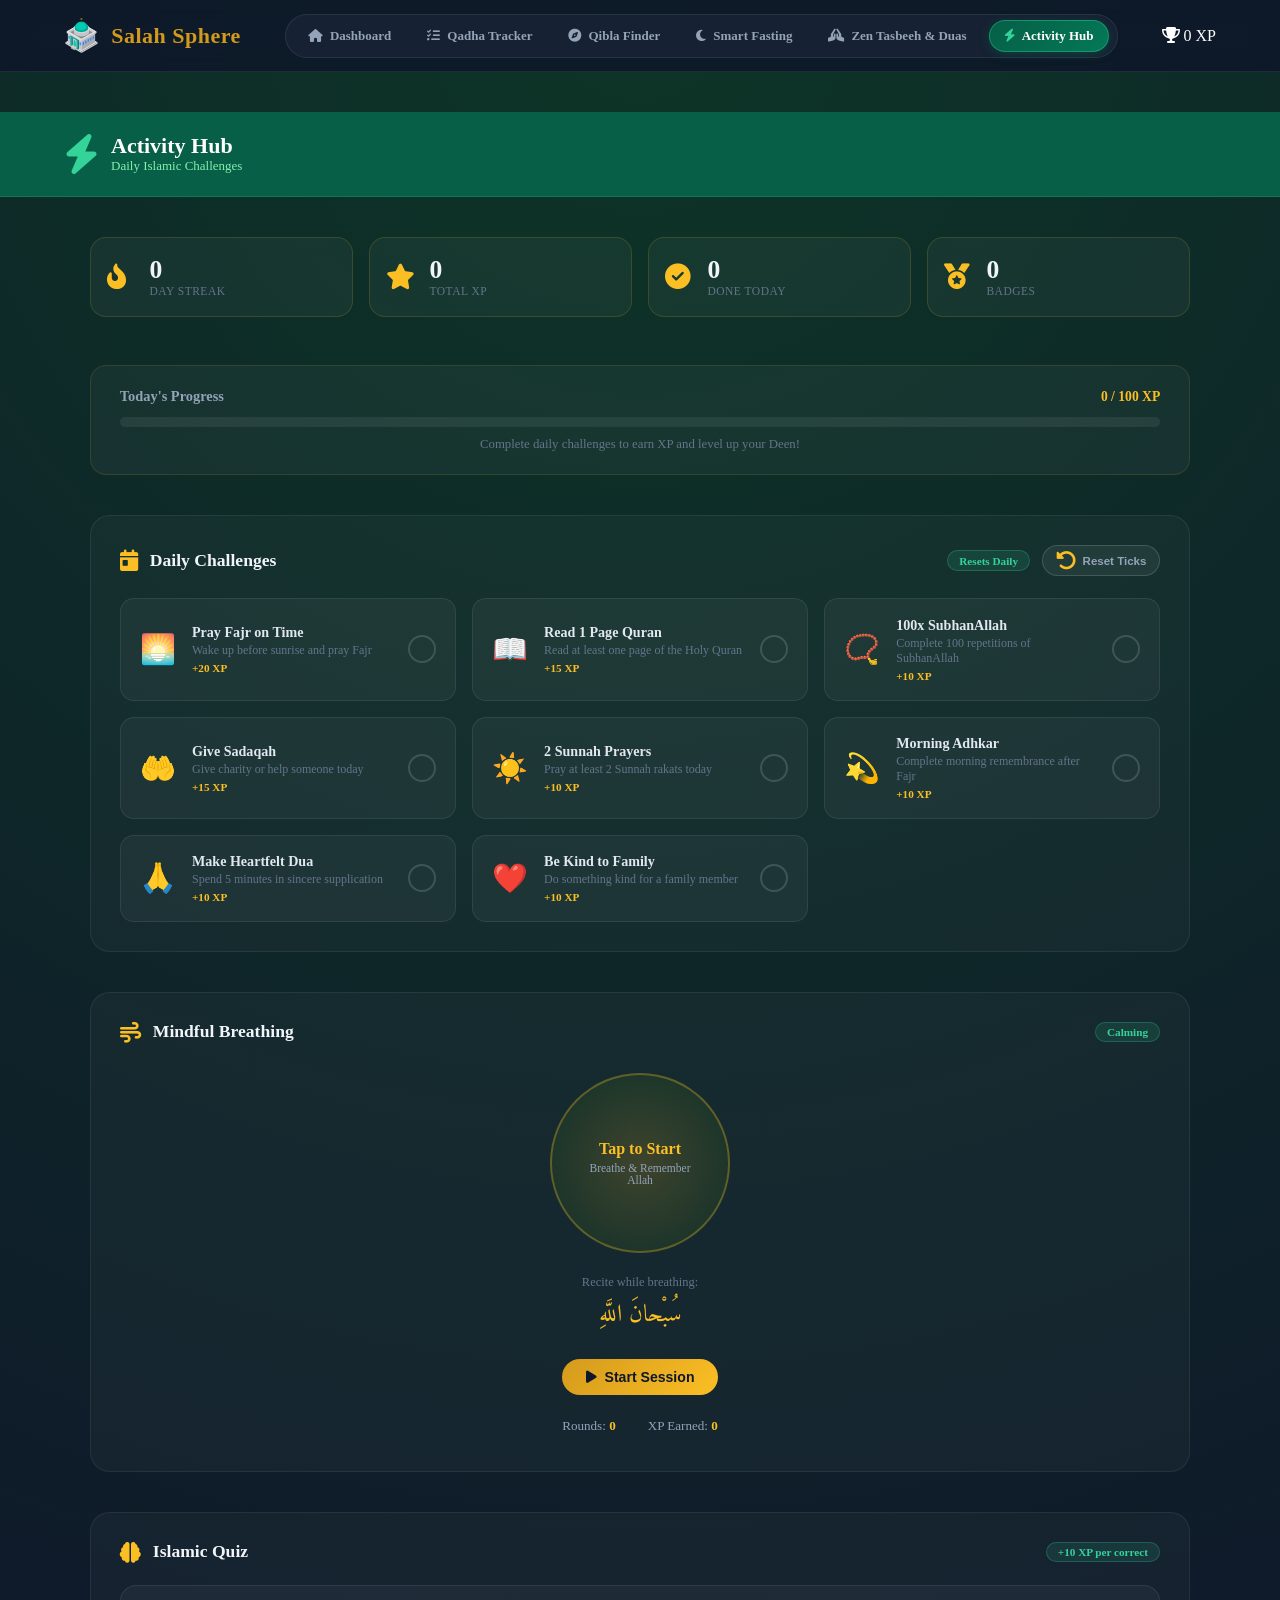
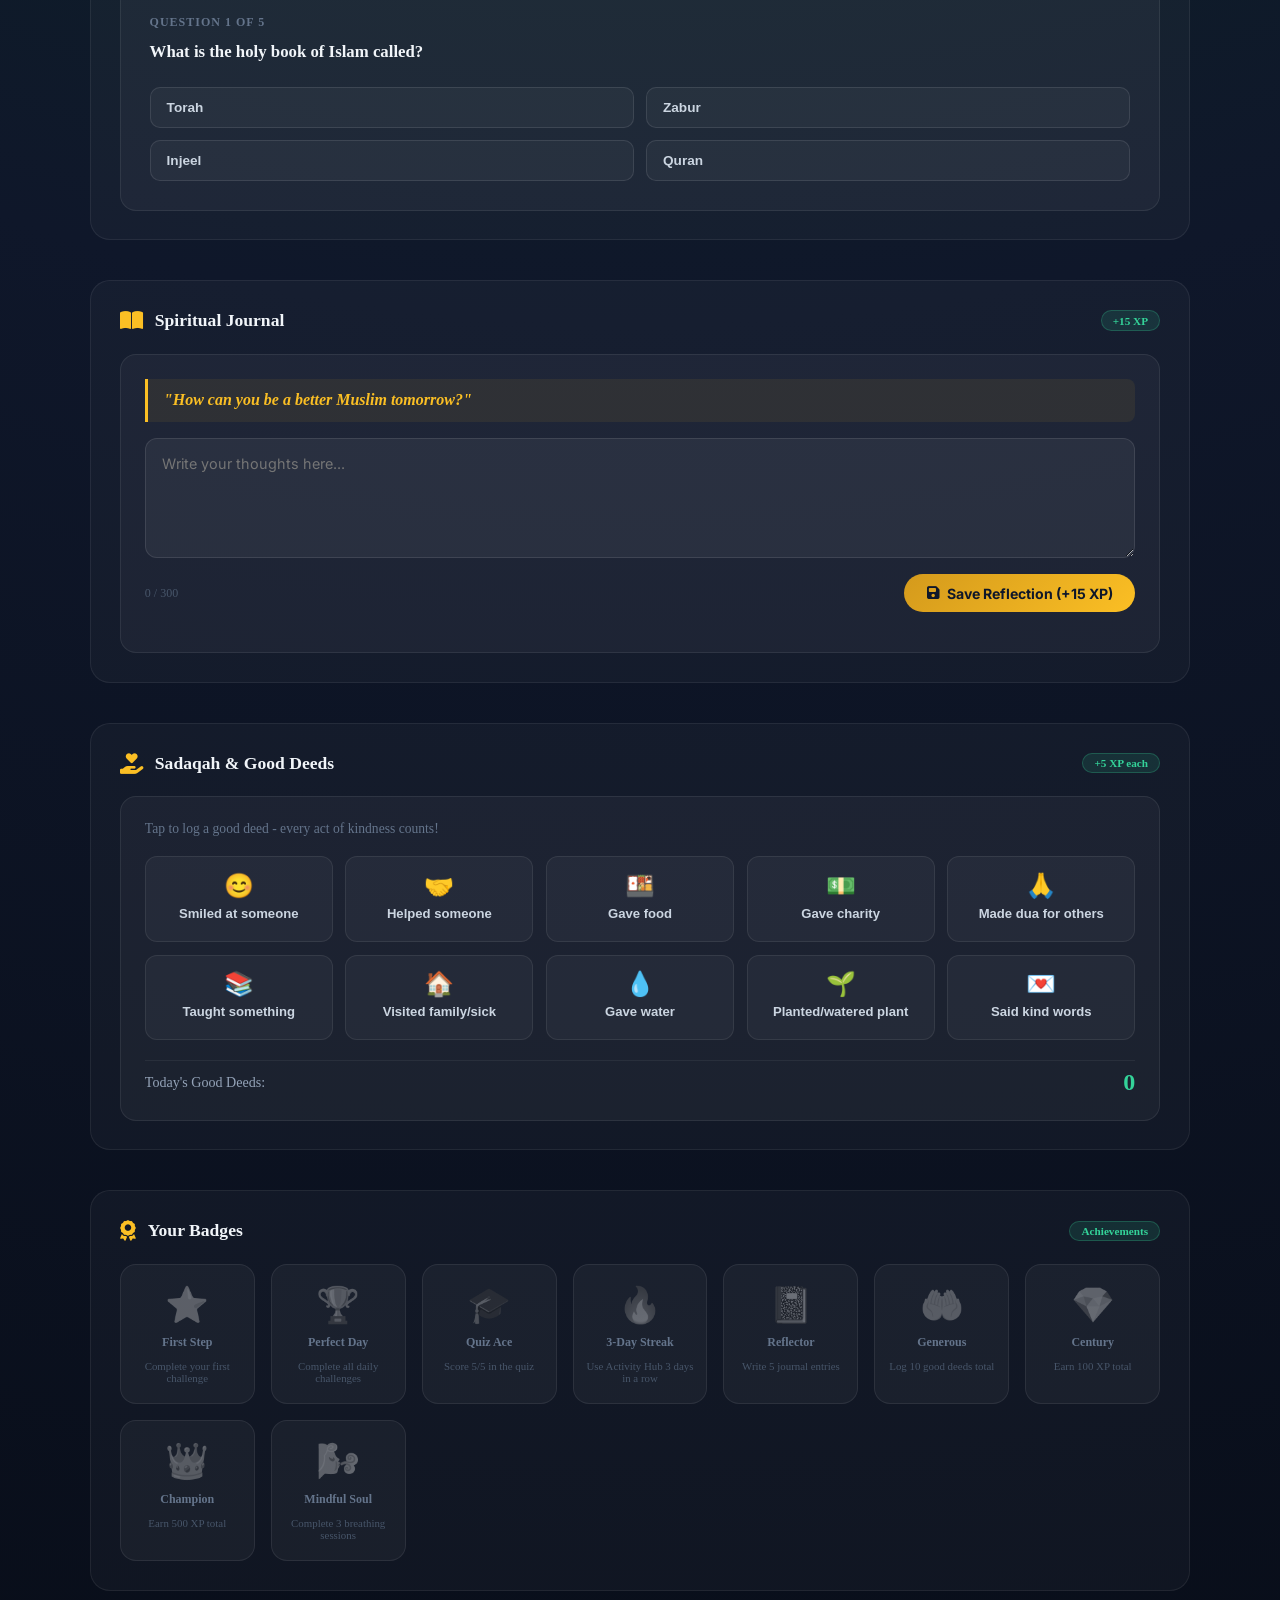
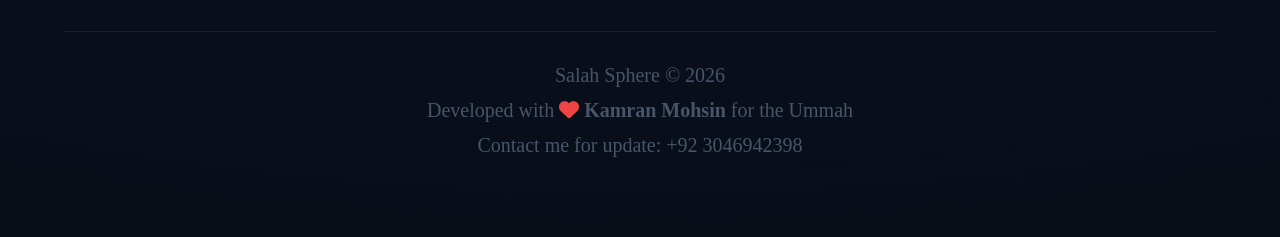
==== commit b8073485: "update code" ====
--- a/activity.html
+++ b/activity.html
@@ -4,26 +4,51 @@
     <meta charset="UTF-8" />
     <meta name="viewport" content="width=device-width, initial-scale=1.0" />
     <title>Islamic Activity Hub - Salah Sphere</title>
-    <meta name="description" content="Daily Islamic challenges, spiritual goals, and mindfulness activities to strengthen your Deen." />
+    <meta
+      name="description"
+      content="Daily Islamic challenges, spiritual goals, and mindfulness activities to strengthen your Deen."
+    />
     <link href="style.css" rel="stylesheet" />
     <link href="activity.css" rel="stylesheet" />
-    <link rel="stylesheet" href="https://cdnjs.cloudflare.com/ajax/libs/font-awesome/6.5.1/css/all.min.css" />
+    <link
+      rel="stylesheet"
+      href="https://cdnjs.cloudflare.com/ajax/libs/font-awesome/6.5.1/css/all.min.css"
+    />
   </head>
   <body>
     <div class="map">
       <header>
         <div class="bar">
-          <div class="nam" onclick="window.location.href='main.html'">
-            <img src="mosque-icon.svg" width="28" height="28" alt="Salah Sphere" />
+          <div class="nam" onclick="window.location.href = 'index.html'">
+            <img
+              src="mosque-icon.svg"
+              width="28"
+              height="28"
+              alt="Salah Sphere"
+            />
             <p>Salah Sphere</p>
           </div>
           <nav class="nav-links">
-            <a href="main.html" class="nav-item"><i class="fa-solid fa-house"></i> <span>Dashboard</span></a>
-            <a href="qadha.html" class="nav-item"><i class="fa-solid fa-list-check"></i> <span>Qadha Tracker</span></a>
-            <a href="qibla.html" class="nav-item"><i class="fa-solid fa-compass"></i> <span>Qibla Finder</span></a>
-            <a href="fasting.html" class="nav-item"><i class="fa-solid fa-moon"></i> <span>Smart Fasting</span></a>
-            <a href="tasbeeh.html" class="nav-item"><i class="fa-solid fa-hands-praying"></i> <span>Zen Tasbeeh &amp; Duas</span></a>
-            <a href="activity.html" class="nav-item active"><i class="fa-solid fa-bolt"></i> <span>Activity Hub</span></a>
+            <a href="index.html" class="nav-item"
+              ><i class="fa-solid fa-house"></i> <span>Dashboard</span></a
+            >
+            <a href="qadha.html" class="nav-item"
+              ><i class="fa-solid fa-list-check"></i>
+              <span>Qadha Tracker</span></a
+            >
+            <a href="qibla.html" class="nav-item"
+              ><i class="fa-solid fa-compass"></i> <span>Qibla Finder</span></a
+            >
+            <a href="fasting.html" class="nav-item"
+              ><i class="fa-solid fa-moon"></i> <span>Smart Fasting</span></a
+            >
+            <a href="tasbeeh.html" class="nav-item"
+              ><i class="fa-solid fa-hands-praying"></i>
+              <span>Zen Tasbeeh &amp; Duas</span></a
+            >
+            <a href="activity.html" class="nav-item active"
+              ><i class="fa-solid fa-bolt"></i> <span>Activity Hub</span></a
+            >
           </nav>
           <div class="streak-badge">
             <i class="fa-solid fa-trophy"></i>
@@ -45,44 +70,97 @@
         </div>
       </div>
       <div class="act-stats-row reveal">
-        <div class="act-stat-card"><i class="fa-solid fa-fire-flame-curved"></i><div><span class="act-stat-num" id="actStreakDisplay">0</span><span class="act-stat-label">Day Streak</span></div></div>
-        <div class="act-stat-card"><i class="fa-solid fa-star"></i><div><span class="act-stat-num" id="actXpDisplay">0</span><span class="act-stat-label">Total XP</span></div></div>
-        <div class="act-stat-card"><i class="fa-solid fa-circle-check"></i><div><span class="act-stat-num" id="actDoneToday">0</span><span class="act-stat-label">Done Today</span></div></div>
-        <div class="act-stat-card"><i class="fa-solid fa-medal"></i><div><span class="act-stat-num" id="actBadgeCount">0</span><span class="act-stat-label">Badges</span></div></div>
+        <div class="act-stat-card">
+          <i class="fa-solid fa-fire-flame-curved"></i>
+          <div>
+            <span class="act-stat-num" id="actStreakDisplay">0</span
+            ><span class="act-stat-label">Day Streak</span>
+          </div>
+        </div>
+        <div class="act-stat-card">
+          <i class="fa-solid fa-star"></i>
+          <div>
+            <span class="act-stat-num" id="actXpDisplay">0</span
+            ><span class="act-stat-label">Total XP</span>
+          </div>
+        </div>
+        <div class="act-stat-card">
+          <i class="fa-solid fa-circle-check"></i>
+          <div>
+            <span class="act-stat-num" id="actDoneToday">0</span
+            ><span class="act-stat-label">Done Today</span>
+          </div>
+        </div>
+        <div class="act-stat-card">
+          <i class="fa-solid fa-medal"></i>
+          <div>
+            <span class="act-stat-num" id="actBadgeCount">0</span
+            ><span class="act-stat-label">Badges</span>
+          </div>
+        </div>
       </div>
       <div class="act-xp-section reveal">
         <div class="act-xp-header">
           <span class="act-xp-label">Today's Progress</span>
-          <span class="act-xp-count"><span id="actTodayXp">0</span> / 100 XP</span>
-        </div>
-        <div class="act-xp-bar-outer"><div class="act-xp-bar-inner" id="actXpBarFill"></div></div>
-        <p class="act-xp-tip" id="actXpTip">Complete daily challenges to earn XP and level up your Deen!</p>
+          <span class="act-xp-count"
+            ><span id="actTodayXp">0</span> / 100 XP</span
+          >
+        </div>
+        <div class="act-xp-bar-outer">
+          <div class="act-xp-bar-inner" id="actXpBarFill"></div>
+        </div>
+        <p class="act-xp-tip" id="actXpTip">
+          Complete daily challenges to earn XP and level up your Deen!
+        </p>
       </div>
       <div class="act-section reveal">
         <div class="act-section-header">
           <i class="fa-solid fa-calendar-day"></i>
           <h2>Daily Challenges</h2>
           <span class="act-section-tag">Resets Daily</span>
-          <button id="resetChallengesBtn" class="act-reset-mini-btn" title="Reset ticks for next round"><i class="fa-solid fa-rotate-left"></i> Reset Ticks</button>
+          <button
+            id="resetChallengesBtn"
+            class="act-reset-mini-btn"
+            title="Reset ticks for next round"
+          >
+            <i class="fa-solid fa-rotate-left"></i> Reset Ticks
+          </button>
         </div>
         <div class="act-challenges-grid" id="dailyChallengesGrid"></div>
       </div>
       <div class="act-section reveal">
-        <div class="act-section-header"><i class="fa-solid fa-wind"></i><h2>Mindful Breathing</h2><span class="act-section-tag">Calming</span></div>
+        <div class="act-section-header">
+          <i class="fa-solid fa-wind"></i>
+          <h2>Mindful Breathing</h2>
+          <span class="act-section-tag">Calming</span>
+        </div>
         <div class="act-breathing-card">
           <div class="breath-circle-wrap">
             <div class="breath-circle" id="breathCircle">
               <span class="breath-text" id="breathText">Tap to Start</span>
-              <span class="breath-phase" id="breathPhase">Breathe &amp; Remember Allah</span>
+              <span class="breath-phase" id="breathPhase"
+                >Breathe &amp; Remember Allah</span
+              >
             </div>
           </div>
           <div class="breath-zikr-row">
             <span class="breath-zikr-label">Recite while breathing:</span>
-            <span class="breath-zikr-arabic" id="breathZikrArabic">&#x633;&#x64F;&#x628;&#x652;&#x62D;&#x627;&#x646;&#x064E; &#x627;&#x644;&#x644;&#x064E;&#x651;&#x647;&#x650;</span>
+            <span class="breath-zikr-arabic" id="breathZikrArabic"
+              >&#x633;&#x64F;&#x628;&#x652;&#x62D;&#x627;&#x646;&#x064E;
+              &#x627;&#x644;&#x644;&#x064E;&#x651;&#x647;&#x650;</span
+            >
           </div>
           <div class="breath-controls">
-            <button class="breath-btn" id="breathStartBtn"><i class="fa-solid fa-play"></i> Start Session</button>
-            <button class="breath-btn secondary" id="breathStopBtn" style="display:none"><i class="fa-solid fa-stop"></i> Stop</button>
+            <button class="breath-btn" id="breathStartBtn">
+              <i class="fa-solid fa-play"></i> Start Session
+            </button>
+            <button
+              class="breath-btn secondary"
+              id="breathStopBtn"
+              style="display: none"
+            >
+              <i class="fa-solid fa-stop"></i> Stop
+            </button>
           </div>
           <div class="breath-session-info">
             <span>Rounds: <b id="breathRounds">0</b></span>
@@ -91,42 +169,71 @@
         </div>
       </div>
       <div class="act-section reveal">
-        <div class="act-section-header"><i class="fa-solid fa-brain"></i><h2>Islamic Quiz</h2><span class="act-section-tag">+10 XP per correct</span></div>
+        <div class="act-section-header">
+          <i class="fa-solid fa-brain"></i>
+          <h2>Islamic Quiz</h2>
+          <span class="act-section-tag">+10 XP per correct</span>
+        </div>
         <div class="act-quiz-card" id="quizCard">
           <div class="quiz-question-wrap" id="quizQuestionWrap">
             <p class="quiz-q-num" id="quizQNum">Question 1 of 5</p>
             <p class="quiz-question" id="quizQuestion">Loading...</p>
             <div class="quiz-options" id="quizOptions"></div>
           </div>
-          <div class="quiz-result-wrap" id="quizResultWrap" style="display:none">
+          <div
+            class="quiz-result-wrap"
+            id="quizResultWrap"
+            style="display: none"
+          >
             <div class="quiz-result-icon" id="quizResultIcon"></div>
             <p class="quiz-result-msg" id="quizResultMsg"></p>
-            <button class="act-primary-btn" id="quizNextBtn">Next Question <i class="fa-solid fa-arrow-right"></i></button>
-          </div>
-          <div class="quiz-end-wrap" id="quizEndWrap" style="display:none">
+            <button class="act-primary-btn" id="quizNextBtn">
+              Next Question <i class="fa-solid fa-arrow-right"></i>
+            </button>
+          </div>
+          <div class="quiz-end-wrap" id="quizEndWrap" style="display: none">
             <div class="quiz-end-icon">&#x1F3C6;</div>
             <h3 id="quizEndTitle">Quiz Complete!</h3>
             <p id="quizEndMsg"></p>
-            <button class="act-primary-btn" id="quizRestartBtn"><i class="fa-solid fa-rotate-right"></i> Play Again</button>
-          </div>
-        </div>
-      </div>
-      <div class="act-section reveal">
-        <div class="act-section-header"><i class="fa-solid fa-book-open"></i><h2>Spiritual Journal</h2><span class="act-section-tag">+15 XP</span></div>
+            <button class="act-primary-btn" id="quizRestartBtn">
+              <i class="fa-solid fa-rotate-right"></i> Play Again
+            </button>
+          </div>
+        </div>
+      </div>
+      <div class="act-section reveal">
+        <div class="act-section-header">
+          <i class="fa-solid fa-book-open"></i>
+          <h2>Spiritual Journal</h2>
+          <span class="act-section-tag">+15 XP</span>
+        </div>
         <div class="act-journal-card">
           <p class="journal-prompt" id="journalPrompt">Loading prompt...</p>
-          <textarea class="journal-textarea" id="journalTextarea" placeholder="Write your thoughts here..." maxlength="300"></textarea>
+          <textarea
+            class="journal-textarea"
+            id="journalTextarea"
+            placeholder="Write your thoughts here..."
+            maxlength="300"
+          ></textarea>
           <div class="journal-actions">
             <span class="journal-chars" id="journalChars">0 / 300</span>
-            <button class="act-primary-btn" id="journalSaveBtn"><i class="fa-solid fa-floppy-disk"></i> Save Reflection (+15 XP)</button>
+            <button class="act-primary-btn" id="journalSaveBtn">
+              <i class="fa-solid fa-floppy-disk"></i> Save Reflection (+15 XP)
+            </button>
           </div>
           <div class="journal-saved-list" id="journalSavedList"></div>
         </div>
       </div>
       <div class="act-section reveal">
-        <div class="act-section-header"><i class="fa-solid fa-hand-holding-heart"></i><h2>Sadaqah &amp; Good Deeds</h2><span class="act-section-tag">+5 XP each</span></div>
+        <div class="act-section-header">
+          <i class="fa-solid fa-hand-holding-heart"></i>
+          <h2>Sadaqah &amp; Good Deeds</h2>
+          <span class="act-section-tag">+5 XP each</span>
+        </div>
         <div class="act-sadaqah-card">
-          <p class="sadaqah-subtitle">Tap to log a good deed - every act of kindness counts!</p>
+          <p class="sadaqah-subtitle">
+            Tap to log a good deed - every act of kindness counts!
+          </p>
           <div class="sadaqah-deeds-grid" id="sadaqahDeedsGrid"></div>
           <div class="sadaqah-total-row">
             <span>Today's Good Deeds:</span>
@@ -135,23 +242,33 @@
         </div>
       </div>
       <div class="act-section reveal">
-        <div class="act-section-header"><i class="fa-solid fa-award"></i><h2>Your Badges</h2><span class="act-section-tag">Achievements</span></div>
+        <div class="act-section-header">
+          <i class="fa-solid fa-award"></i>
+          <h2>Your Badges</h2>
+          <span class="act-section-tag">Achievements</span>
+        </div>
         <div class="act-badges-grid" id="badgesGrid"></div>
       </div>
       <footer class="dash-footer">
         <div class="footer-links">
           <span>Salah Sphere © 2026</span>
-          <span>Developed with <i class="fa-solid fa-heart" style="color:#ef4444"></i> <b>Kamran Mohsin</b> for the Ummah</span>
+          <span
+            >Developed with
+            <i class="fa-solid fa-heart" style="color: #ef4444"></i>
+            <b>Kamran Mohsin</b> for the Ummah</span
+          >
           <span>Contact me for update: +92 3046942398</span>
         </div>
       </footer>
     </div>
-    <div class="act-modal-overlay" id="actCelebModal" style="display:none">
+    <div class="act-modal-overlay" id="actCelebModal" style="display: none">
       <div class="act-modal-box">
         <div class="act-modal-emoji" id="actCelebEmoji">&#x1F389;</div>
         <h2 id="actCelebTitle">Masha Allah!</h2>
         <p id="actCelebMsg">You earned a badge!</p>
-        <button class="act-primary-btn" id="actCelebCloseBtn">Continue <i class="fa-solid fa-arrow-right"></i></button>
+        <button class="act-primary-btn" id="actCelebCloseBtn">
+          Continue <i class="fa-solid fa-arrow-right"></i>
+        </button>
       </div>
     </div>
     <script src="activity.js"></script>
--- a/style.css
+++ b/style.css
@@ -1,16 +1,24 @@
-*{
+*, *::before, *::after{
     margin: 0;
     padding: 0;
+    box-sizing: border-box;
+}
+html, body{
+    width: 100%;
+    max-width: 100%;
+    overflow-x: hidden;
 }
 body{
     display: flex;
     justify-content: center;
-    align-items: center;
+    align-items: flex-start;
     min-height: 100vh;
 }
 .map{
     min-height: 100vh;
     width: 100%;
+    max-width: 100%;
+    overflow-x: hidden;
     background: radial-gradient(circle at 50% 0%, #0d3527 0%, #0F172A 55%, #080d18 100%);
     color: #FFFFFF;
     display: flex;
@@ -21,7 +29,8 @@
 }
 header{
     width: 100%;
-    height: 72px;
+    min-height: 72px;
+    height: auto;
     background: rgba(15, 23, 42, 0.85);
     backdrop-filter: blur(12px);
     border-bottom: 1px solid rgba(255, 255, 255, 0.08);
@@ -175,9 +184,20 @@
     background: transparent;
     position: relative;
 }
+.search{
+    display: flex;
+    flex-direction: row;
+    align-items: center;
+    background: transparent;
+    position: relative;
+    max-width: 100%;
+}
 .search input{
-    height: 1.4rem;
+    height: 2.6rem;
     width: 22rem;
+    max-width: 100%;
+    flex: 1;
+    min-width: 0;
     color: #ffffff;
     background-color: #1E293B;
     font-size: 15px;
@@ -261,7 +281,8 @@
     transition: all 0.3s ease;
 }
 .location {
-    width: 60rem;
+    width: 90%;
+    max-width: 60rem;
     display: flex;
     flex-direction: row;
     justify-content: space-between;
@@ -393,17 +414,21 @@
     letter-spacing: 0.5px;
 }
 .curve{
+    width: 90%;
+    max-width: 60rem;
     display: flex;
     flex-direction: row;
+    justify-content: center;
 }
 .pray{
     height: 250px;
-    width: 30rem;
+    flex: 1;
+    max-width: 30rem;
+    width: 100%;
     background-color: #065F46;
     display: flex;
     flex-direction: column;
     align-items: center;
-    /* margin-right: 14rem; */
     border-radius: 1rem;
     padding: 20px;
     border-top-right-radius: 0%;
@@ -411,7 +436,9 @@
 }
 .sun{
     height: 250px;
-    width: 30rem;
+    flex: 1;
+    max-width: 30rem;
+    width: 100%;
     background-color: #065F46;
     padding: 20px;
     border-radius: 1rem;
@@ -566,8 +593,13 @@
     transition: all 0.3s ease-in-out;
 }
 .prayTimes{
-    display: flex;
-    gap: 4rem;
+    width: 90%;
+    max-width: 1250px;
+    display: flex;
+    justify-content: center;
+    align-items: center;
+    gap: 2rem;
+    flex-wrap: wrap;
 }
 .prayTimes .active-prayer {
     border-color: #22c55e !important;
@@ -1115,12 +1147,33 @@
     .center-grid {
         grid-template-columns: 1fr;
     }
-}
+    .location {
+        width: 95%;
+        gap: 1rem;
+    }
+    .curve {
+        width: 95%;
+    }
+}
+
 @media (max-width: 860px) {
+    .map {
+        gap: 1.8rem;
+        padding-bottom: 3rem;
+    }
+    header {
+        height: auto;
+        padding: 8px 0;
+    }
     .bar {
+        width: 92%;
         flex-wrap: wrap;
         gap: 12px;
-        padding: 10px 0;
+        padding: 6px 0;
+        justify-content: space-between;
+    }
+    .nam p {
+        font-size: 18px;
     }
     .nav-links {
         order: 3;
@@ -1128,6 +1181,7 @@
         overflow-x: auto;
         justify-content: flex-start;
         scrollbar-width: none;
+        -webkit-overflow-scrolling: touch;
         padding: 6px;
     }
     .nav-links::-webkit-scrollbar {
@@ -1138,38 +1192,218 @@
         padding: 6px 12px;
         font-size: 12px;
     }
-    .prayTimes {
-        flex-wrap: wrap;
-        justify-content: center;
-        gap: 1rem;
-    }
     .second-container {
+        width: 92%;
         flex-direction: column;
         align-items: stretch;
+        gap: 14px;
+    }
+    .search {
+        width: 100%;
+    }
+    .search input {
+        width: 100%;
+        flex: 1;
+        min-width: 0;
+    }
+    .clock {
+        align-self: center;
+    }
+    /* Location mobile */
+    .location {
+        width: 92%;
+        flex-direction: column;
+        gap: 1rem;
+        align-items: stretch;
+    }
+    .loc-col {
+        width: 100%;
+        box-sizing: border-box;
+    }
+    .city-col {
+        order: -1;
+        align-items: center;
+        text-align: center;
+    }
+    .location p {
+        font-size: 32px;
+        padding: 6px 18px;
+    }
+    /* Curve & Sun Trajectory mobile */
+    .curve {
+        width: 92%;
+        flex-direction: column;
+        align-items: center;
+        gap: 1.25rem;
+    }
+    .pray {
+        width: 100%;
+        max-width: 100%;
+        height: auto;
+        min-height: 240px;
+        border-radius: 1rem !important;
+        padding: 20px 16px;
+    }
+    .divide {
+        display: none;
+    }
+    .sun {
+        width: 100%;
+        max-width: 100%;
+        height: auto;
+        min-height: 240px;
+        border-radius: 1rem !important;
+        padding: 20px 16px;
+    }
+    /* Prayer times */
+    .prayTimes {
+        width: 92%;
         gap: 12px;
+        justify-content: center;
+    }
+    .fajr, .duhr, .asr, .mgrib, .isha {
+        height: 130px;
+        width: 130px;
+    }
+    .scroll-section {
+        width: 92%;
     }
     .stats-grid {
         grid-template-columns: repeat(2, 1fr);
     }
 }
+
 @media (max-width: 520px) {
+    .map {
+        gap: 1.5rem;
+    }
+    .bar {
+        width: 94%;
+        gap: 8px;
+    }
+    .nam img {
+        height: 1.8rem;
+        width: 1.8rem;
+    }
+    .nam p {
+        font-size: 16px;
+    }
+    .detect {
+        height: 2rem;
+        padding: 0 10px;
+    }
+    .detect button {
+        font-size: 11px;
+    }
+    .mosq i {
+        font-size: 30px;
+    }
+    .mosq h1 {
+        font-size: 18px;
+    }
+    .mosq p {
+        font-size: 11px;
+    }
+    .location p {
+        font-size: 26px;
+        padding: 4px 14px;
+    }
+    .location time, .islamic-date {
+        font-size: 12px;
+        white-space: normal;
+    }
+    .prayer-status-tag {
+        font-size: 9px;
+        padding: 2px 6px;
+    }
+    .current-prayer-btn {
+        padding: 5px 14px;
+        font-size: 12px;
+    }
+    .current-prayer-btn .current-name {
+        font-size: 13px;
+    }
+    .pray h2 {
+        font-size: 30px;
+    }
+    .pray time {
+        font-size: 34px;
+        letter-spacing: 2px;
+    }
+    .sun-header p {
+        font-size: 14px;
+    }
+    .sun-svg {
+        height: 110px;
+    }
+    /* 5 Prayer Cards 2 per row */
+    .prayTimes {
+        width: 94%;
+        gap: 10px;
+        justify-content: center;
+    }
     .fajr, .duhr, .asr, .mgrib, .isha {
-        width: 105px;
-        height: 105px;
+        width: calc(50% - 6px);
+        min-width: 120px;
+        max-width: 160px;
+        height: 110px;
+        border-radius: 12px;
+        gap: 0.25rem;
     }
     .fajr h3, .duhr h3, .asr h3, .mgrib h3, .isha h3 {
         font-size: 13px;
     }
-    .pray time {
-        font-size: 40px;
+    .fajr time, .duhr time, .asr time, .mgrib time, .isha time {
+        font-size: 13px;
+    }
+    .fajr i, .duhr i, .asr i, .mgrib i, .isha i {
+        font-size: 18px;
+    }
+    .section-header h2 {
+        font-size: 20px;
+    }
+    .section-header p {
+        font-size: 12px;
+    }
+    .windows-grid {
+        grid-template-columns: 1fr;
+        gap: 12px;
+    }
+    .window-card {
+        padding: 14px;
+    }
+    .sunnah-card, .calendar-card {
+        padding: 18px 14px;
     }
     .stats-grid {
-        grid-template-columns: 1fr;
+        grid-template-columns: repeat(2, 1fr);
+        gap: 10px;
+    }
+    .stat-card {
+        padding: 18px 12px;
+    }
+    .stat-num {
+        font-size: 20px;
     }
     .hadith-card {
-        padding: 24px 18px;
+        padding: 20px 14px;
     }
     .hadith-arabic {
-        font-size: 22px;
+        font-size: 18px;
+        line-height: 1.6;
+    }
+    .dash-footer {
+        width: 94%;
+        padding: 24px 0 12px;
+    }
+    .footer-quote p {
+        font-size: 14px;
+    }
+    .footer-quote span {
+        font-size: 12px;
+    }
+    .footer-links {
+        font-size: 12px;
+        gap: 6px;
     }
 }
